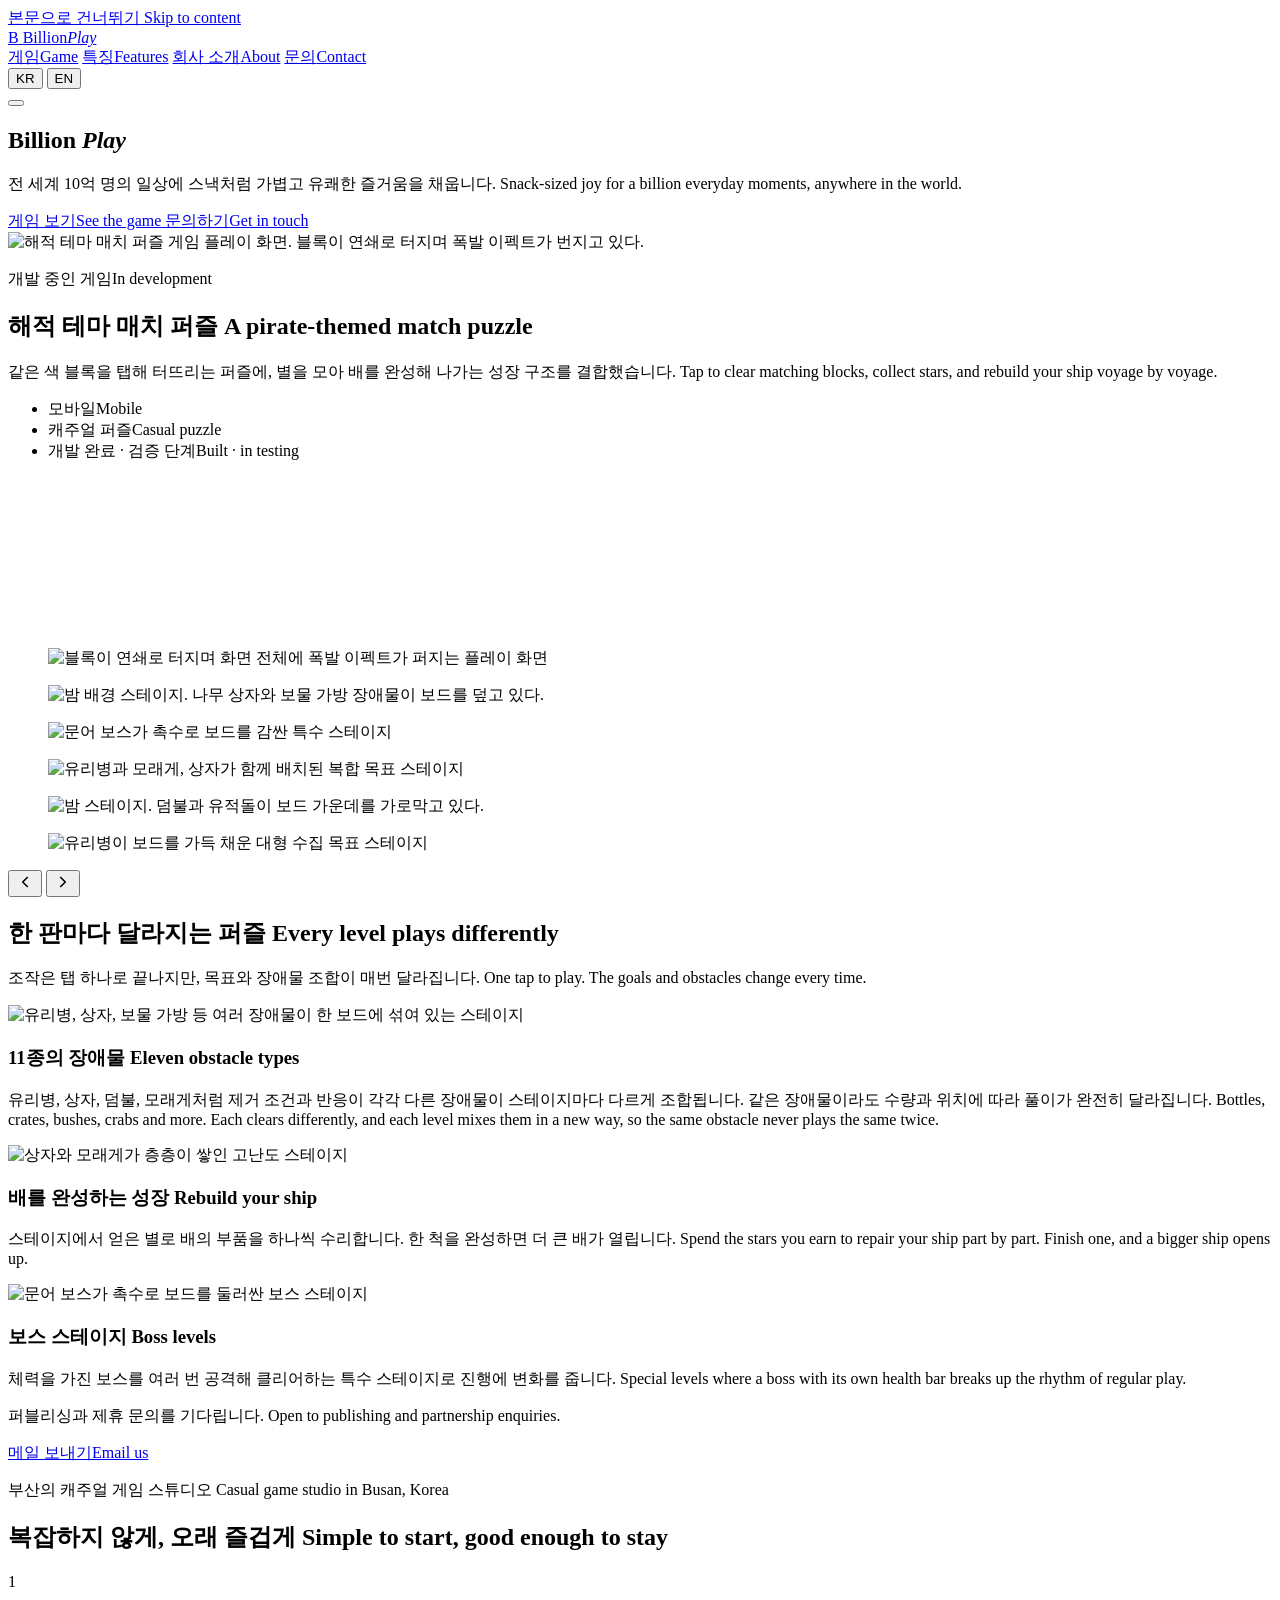
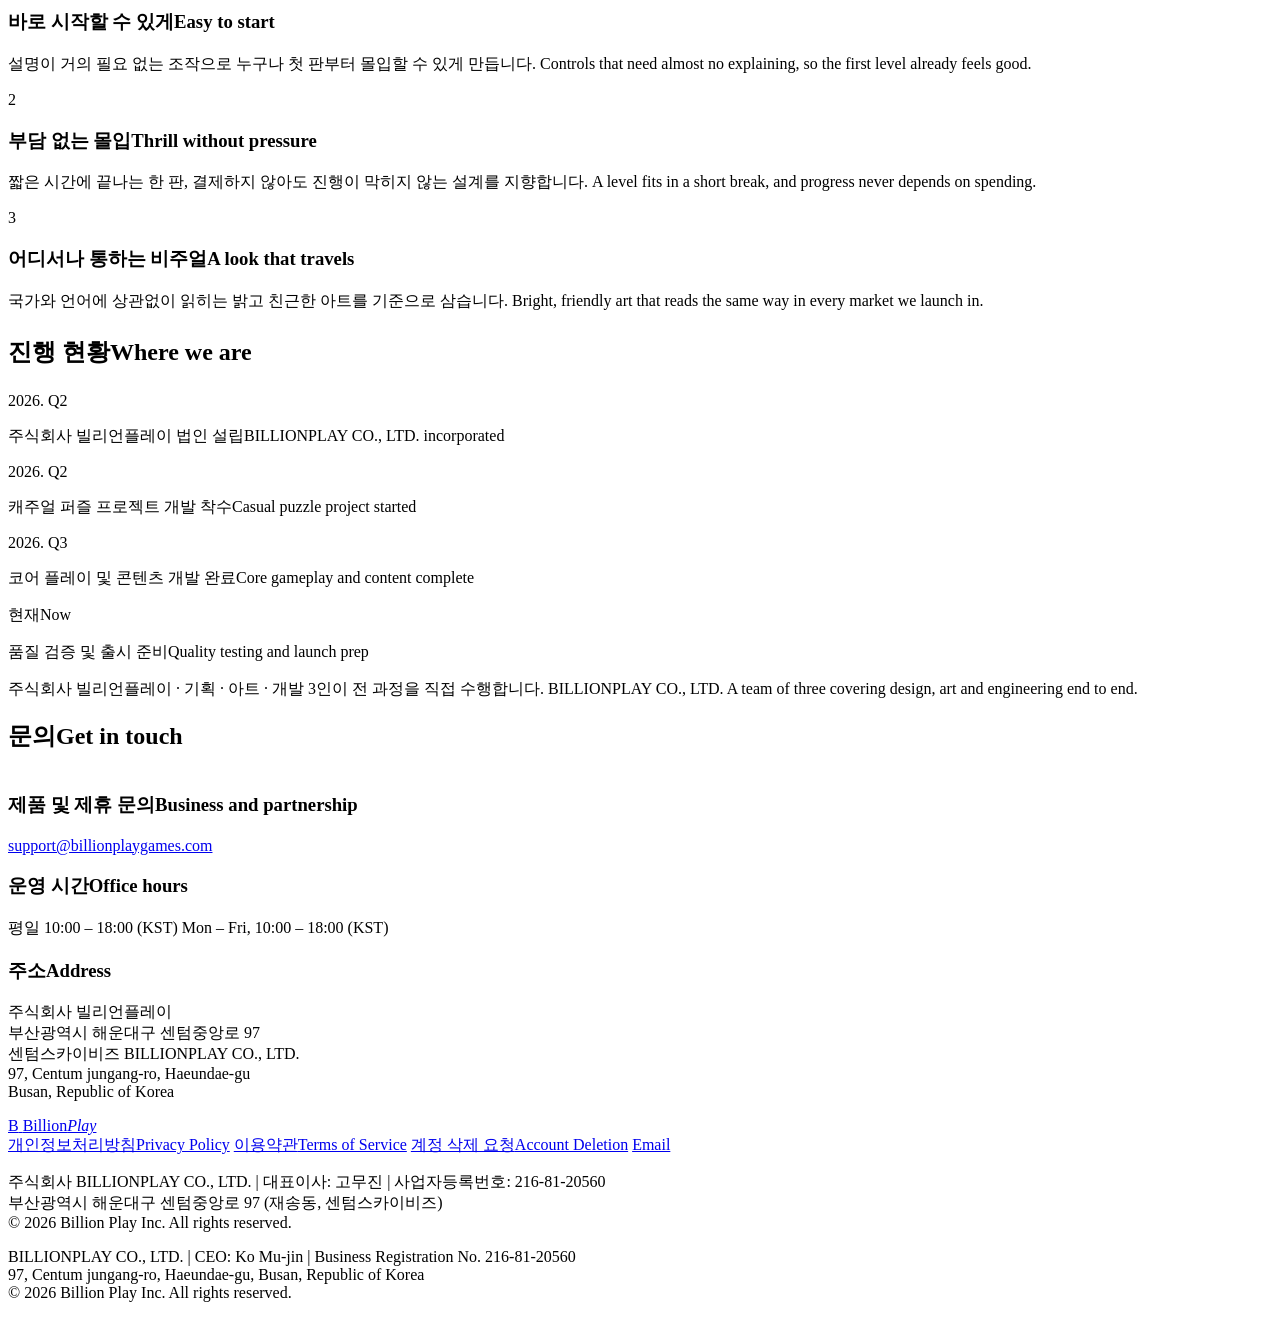
==== index.html @ b8395845 "design upgrade" ====
<!DOCTYPE html>
<html lang="ko" data-lang="ko">
<head>
  <meta charset="UTF-8" />
  <meta name="viewport" content="width=device-width, initial-scale=1.0" />
  <title>Billion Play — Casual Mobile Game Studio</title>
  <meta name="description" content="빌리언플레이는 부산의 캐주얼 모바일 게임 스튜디오입니다. 스낵처럼 가볍고 유쾌한 퍼즐 게임을 만듭니다." />
  <meta name="robots" content="noindex, nofollow" />

  <meta property="og:type" content="website" />
  <meta property="og:title" content="Billion Play — Casual Mobile Game Studio" />
  <meta property="og:description" content="스낵처럼 가볍고 유쾌한 캐주얼 퍼즐 게임을 만듭니다." />
  <meta property="og:image" content="./assets/img/hero-game.jpg" />

  <link rel="icon" type="image/png" href="./favicon.png" />
  <link rel="preconnect" href="https://fonts.googleapis.com" />
  <link rel="preconnect" href="https://fonts.gstatic.com" crossorigin />
  <link href="https://fonts.googleapis.com/css2?family=Outfit:wght@500;600;700&display=swap" rel="stylesheet" />
  <link rel="stylesheet" href="./assets/css/main.css" />
  <script>
    if (!window.matchMedia("(prefers-reduced-motion: reduce)").matches) {
      document.documentElement.classList.add("js");
    }
  </script>
</head>
<body>

<a class="skip-link" href="#main">
  <span lang="ko">본문으로 건너뛰기</span>
  <span lang="en">Skip to content</span>
</a>

<!-- ══════════════════════════════════════════════ HEADER ══ -->
<header class="header">
  <div class="shell header__inner">
    <a class="brand" href="#top" aria-label="Billion Play">
      <span class="brand__mark" aria-hidden="true">B</span>
      <span>Billion<em>Play</em></span>
    </a>

    <nav class="nav" id="primary-nav" aria-label="Main">
      <a href="#projects"><span lang="ko">게임</span><span lang="en">Game</span></a>
      <a href="#features"><span lang="ko">특징</span><span lang="en">Features</span></a>
      <a href="#vision"><span lang="ko">회사 소개</span><span lang="en">About</span></a>
      <a href="#contact"><span lang="ko">문의</span><span lang="en">Contact</span></a>
    </nav>

    <div class="header__actions">
      <div class="lang-switch" role="group" aria-label="Language">
        <button type="button" class="lang-btn" data-set-lang="ko" aria-pressed="true">KR</button>
        <button type="button" class="lang-btn" data-set-lang="en" aria-pressed="false">EN</button>
      </div>
      <button type="button" class="nav-toggle" aria-expanded="false" aria-controls="primary-nav" aria-label="Menu">
        <span aria-hidden="true"></span>
      </button>
    </div>
  </div>
</header>

<main id="main">

  <!-- ════════════════════════════════════════════════ HERO ══ -->
  <section class="hero" id="top">
    <div class="shell hero__inner">
      <div class="reveal">
        <h1 class="hero__title">Billion <em>Play</em></h1>
        <p class="hero__tagline">
          <span lang="ko">전 세계 10억 명의 일상에 스낵처럼 가볍고 유쾌한 즐거움을 채웁니다.</span>
          <span lang="en">Snack-sized joy for a billion everyday moments, anywhere in the world.</span>
        </p>
        <div class="hero__cta">
          <a class="btn btn--primary" href="#projects">
            <span lang="ko">게임 보기</span><span lang="en">See the game</span>
          </a>
          <a class="btn btn--ghost" href="#contact">
            <span lang="ko">문의하기</span><span lang="en">Get in touch</span>
          </a>
        </div>
      </div>

      <div class="hero__visual reveal">
        <span class="hero__blob" aria-hidden="true"></span>
        <img src="./assets/img/hero-game.jpg" width="900" height="1250" fetchpriority="high"
             alt="해적 테마 매치 퍼즐 게임 플레이 화면. 블록이 연쇄로 터지며 폭발 이펙트가 번지고 있다." />
      </div>
    </div>
  </section>

  <!-- ════════════════════════════════════ FEATURED GAME ══ -->
  <section class="section" id="projects" aria-labelledby="game-title">
    <div class="shell">
      <div class="game__head reveal">
        <div>
          <p class="eyebrow">
            <span lang="ko">개발 중인 게임</span><span lang="en">In development</span>
          </p>
          <h2 class="section-title" id="game-title">
            <span lang="ko">해적 테마 매치 퍼즐</span>
            <span lang="en">A pirate-themed match puzzle</span>
          </h2>
          <p class="section-lead">
            <span lang="ko">같은 색 블록을 탭해 터뜨리는 퍼즐에, 별을 모아 배를 완성해 나가는 성장 구조를 결합했습니다.</span>
            <span lang="en">Tap to clear matching blocks, collect stars, and rebuild your ship voyage by voyage.</span>
          </p>
        </div>
        <ul class="chips" aria-label="Game info">
          <li class="chip"><span lang="ko">모바일</span><span lang="en">Mobile</span></li>
          <li class="chip"><span lang="ko">캐주얼 퍼즐</span><span lang="en">Casual puzzle</span></li>
          <li class="chip"><span lang="ko">개발 완료 · 검증 단계</span><span lang="en">Built · in testing</span></li>
        </ul>
      </div>

      <div class="game__body">
        <video class="game__video reveal" data-ua-video
               src="./assets/video/billionplay-ua.mp4"
               poster="./assets/video/billionplay-ua-poster.jpg"
               autoplay muted loop playsinline preload="metadata"
               aria-label="게임 플레이 영상"></video>

        <div class="gallery reveal" data-gallery role="group" aria-label="인게임 스크린샷">
          <div class="gallery__grid" tabindex="0">
            <figure class="gallery__item">
              <img src="./assets/img/shot-01.jpg" width="720" height="1560" loading="lazy" decoding="async"
                   alt="블록이 연쇄로 터지며 화면 전체에 폭발 이펙트가 퍼지는 플레이 화면" />
            </figure>
            <figure class="gallery__item">
              <img src="./assets/img/shot-02.jpg" width="720" height="1560" loading="lazy" decoding="async"
                   alt="밤 배경 스테이지. 나무 상자와 보물 가방 장애물이 보드를 덮고 있다." />
            </figure>
            <figure class="gallery__item">
              <img src="./assets/img/shot-03.jpg" width="720" height="1560" loading="lazy" decoding="async"
                   alt="문어 보스가 촉수로 보드를 감싼 특수 스테이지" />
            </figure>
            <figure class="gallery__item">
              <img src="./assets/img/shot-04.jpg" width="720" height="1560" loading="lazy" decoding="async"
                   alt="유리병과 모래게, 상자가 함께 배치된 복합 목표 스테이지" />
            </figure>
            <figure class="gallery__item">
              <img src="./assets/img/shot-05.jpg" width="720" height="1560" loading="lazy" decoding="async"
                   alt="밤 스테이지. 덤불과 유적돌이 보드 가운데를 가로막고 있다." />
            </figure>
            <figure class="gallery__item">
              <img src="./assets/img/shot-06.jpg" width="720" height="1560" loading="lazy" decoding="async"
                   alt="유리병이 보드를 가득 채운 대형 수집 목표 스테이지" />
            </figure>
          </div>

          <div class="gallery__nav">
            <div class="gallery__dots" role="group" aria-label="Pages"></div>
            <button type="button" class="gallery__btn" data-gallery-prev aria-label="이전 스크린샷">
              <svg width="18" height="18" viewBox="0 0 24 24" fill="none" stroke="currentColor"
                   stroke-width="2.2" stroke-linecap="round" stroke-linejoin="round" aria-hidden="true">
                <path d="M15 18 9 12l6-6" />
              </svg>
            </button>
            <button type="button" class="gallery__btn" data-gallery-next aria-label="다음 스크린샷">
              <svg width="18" height="18" viewBox="0 0 24 24" fill="none" stroke="currentColor"
                   stroke-width="2.2" stroke-linecap="round" stroke-linejoin="round" aria-hidden="true">
                <path d="m9 18 6-6-6-6" />
              </svg>
            </button>
          </div>
          <p class="gallery__status" role="status" aria-live="polite"></p>
        </div>
      </div>
    </div>
  </section>

  <!-- ══════════════════════════════════════ GAME FEATURES ══ -->
  <section class="section section--soft" id="features" aria-labelledby="features-title">
    <div class="shell">
      <div class="reveal">
        <h2 class="section-title" id="features-title">
          <span lang="ko">한 판마다 달라지는 퍼즐</span>
          <span lang="en">Every level plays differently</span>
        </h2>
        <p class="section-lead">
          <span lang="ko">조작은 탭 하나로 끝나지만, 목표와 장애물 조합이 매번 달라집니다.</span>
          <span lang="en">One tap to play. The goals and obstacles change every time.</span>
        </p>
      </div>

      <div class="features">
        <article class="feature feature--lead reveal">
          <img src="./assets/img/feature-gimmick.jpg" width="760" height="1056" loading="lazy" decoding="async"
               alt="유리병, 상자, 보물 가방 등 여러 장애물이 한 보드에 섞여 있는 스테이지" />
          <div>
            <h3 class="feature__title">
              <span lang="ko">11종의 장애물</span>
              <span lang="en">Eleven obstacle types</span>
            </h3>
            <p class="feature__text">
              <span lang="ko">유리병, 상자, 덤불, 모래게처럼 제거 조건과 반응이 각각 다른 장애물이 스테이지마다 다르게 조합됩니다. 같은 장애물이라도 수량과 위치에 따라 풀이가 완전히 달라집니다.</span>
              <span lang="en">Bottles, crates, bushes, crabs and more. Each clears differently, and each level mixes them in a new way, so the same obstacle never plays the same twice.</span>
            </p>
          </div>
        </article>

        <div class="features__pair">
          <article class="feature reveal">
            <img src="./assets/img/feature-stage.jpg" width="760" height="1056" loading="lazy" decoding="async"
                 alt="상자와 모래게가 층층이 쌓인 고난도 스테이지" />
            <div>
              <h3 class="feature__title">
                <span lang="ko">배를 완성하는 성장</span>
                <span lang="en">Rebuild your ship</span>
              </h3>
              <p class="feature__text">
                <span lang="ko">스테이지에서 얻은 별로 배의 부품을 하나씩 수리합니다. 한 척을 완성하면 더 큰 배가 열립니다.</span>
                <span lang="en">Spend the stars you earn to repair your ship part by part. Finish one, and a bigger ship opens up.</span>
              </p>
            </div>
          </article>

          <article class="feature reveal">
            <img src="./assets/img/feature-boss.jpg" width="760" height="1056" loading="lazy" decoding="async"
                 alt="문어 보스가 촉수로 보드를 둘러싼 보스 스테이지" />
            <div>
              <h3 class="feature__title">
                <span lang="ko">보스 스테이지</span>
                <span lang="en">Boss levels</span>
              </h3>
              <p class="feature__text">
                <span lang="ko">체력을 가진 보스를 여러 번 공격해 클리어하는 특수 스테이지로 진행에 변화를 줍니다.</span>
                <span lang="en">Special levels where a boss with its own health bar breaks up the rhythm of regular play.</span>
              </p>
            </div>
          </article>
        </div>
      </div>
    </div>
  </section>

  <!-- ═══════════════════════════════════════════ CTA BAND ══ -->
  <section class="band" aria-labelledby="band-title">
    <div class="shell band__inner">
      <p class="band__text" id="band-title">
        <span lang="ko">퍼블리싱과 제휴 문의를 기다립니다.</span>
        <span lang="en">Open to publishing and partnership enquiries.</span>
      </p>
      <a class="btn btn--ghost" href="mailto:support@billionplaygames.com">
        <span lang="ko">메일 보내기</span><span lang="en">Email us</span>
      </a>
    </div>
  </section>

  <!-- ═════════════════════════════════════════════ ABOUT ══ -->
  <section class="section" id="vision" aria-labelledby="about-title">
    <div class="shell about__inner">
      <div class="reveal">
        <p class="eyebrow">
          <span lang="ko">부산의 캐주얼 게임 스튜디오</span>
          <span lang="en">Casual game studio in Busan, Korea</span>
        </p>
        <h2 class="section-title" id="about-title">
          <span lang="ko">복잡하지 않게, 오래 즐겁게</span>
          <span lang="en">Simple to start, good enough to stay</span>
        </h2>

        <div class="principles">
          <div class="principle">
            <span class="principle__dot" aria-hidden="true">1</span>
            <div>
              <h3><span lang="ko">바로 시작할 수 있게</span><span lang="en">Easy to start</span></h3>
              <p>
                <span lang="ko">설명이 거의 필요 없는 조작으로 누구나 첫 판부터 몰입할 수 있게 만듭니다.</span>
                <span lang="en">Controls that need almost no explaining, so the first level already feels good.</span>
              </p>
            </div>
          </div>
          <div class="principle">
            <span class="principle__dot" aria-hidden="true">2</span>
            <div>
              <h3><span lang="ko">부담 없는 몰입</span><span lang="en">Thrill without pressure</span></h3>
              <p>
                <span lang="ko">짧은 시간에 끝나는 한 판, 결제하지 않아도 진행이 막히지 않는 설계를 지향합니다.</span>
                <span lang="en">A level fits in a short break, and progress never depends on spending.</span>
              </p>
            </div>
          </div>
          <div class="principle">
            <span class="principle__dot" aria-hidden="true">3</span>
            <div>
              <h3><span lang="ko">어디서나 통하는 비주얼</span><span lang="en">A look that travels</span></h3>
              <p>
                <span lang="ko">국가와 언어에 상관없이 읽히는 밝고 친근한 아트를 기준으로 삼습니다.</span>
                <span lang="en">Bright, friendly art that reads the same way in every market we launch in.</span>
              </p>
            </div>
          </div>
        </div>
      </div>

      <div class="reveal" id="roadmap">
        <h3 class="section-title" style="font-size:24px">
          <span lang="ko">진행 현황</span><span lang="en">Where we are</span>
        </h3>

        <div class="timeline">
          <div class="timeline__item">
            <div class="timeline__date">2026. Q2</div>
            <div class="timeline__body">
              <p><span lang="ko">주식회사 빌리언플레이 법인 설립</span><span lang="en">BILLIONPLAY CO., LTD. incorporated</span></p>
            </div>
          </div>
          <div class="timeline__item">
            <div class="timeline__date">2026. Q2</div>
            <div class="timeline__body">
              <p><span lang="ko">캐주얼 퍼즐 프로젝트 개발 착수</span><span lang="en">Casual puzzle project started</span></p>
            </div>
          </div>
          <div class="timeline__item">
            <div class="timeline__date">2026. Q3</div>
            <div class="timeline__body">
              <p><span lang="ko">코어 플레이 및 콘텐츠 개발 완료</span><span lang="en">Core gameplay and content complete</span></p>
            </div>
          </div>
          <div class="timeline__item timeline__item--now">
            <div class="timeline__date"><span lang="ko">현재</span><span lang="en">Now</span></div>
            <div class="timeline__body">
              <p><span lang="ko">품질 검증 및 출시 준비</span><span lang="en">Quality testing and launch prep</span></p>
            </div>
          </div>
        </div>

        <p class="about__company">
          <span lang="ko">주식회사 빌리언플레이 · 기획 · 아트 · 개발 3인이 전 과정을 직접 수행합니다.</span>
          <span lang="en">BILLIONPLAY CO., LTD. A team of three covering design, art and engineering end to end.</span>
        </p>
      </div>
    </div>
  </section>

  <!-- ═══════════════════════════════════════════ CONTACT ══ -->
  <section class="section section--soft" id="contact" aria-labelledby="contact-title">
    <div class="shell">
      <div class="reveal" style="margin-bottom:40px">
        <h2 class="section-title" id="contact-title">
          <span lang="ko">문의</span><span lang="en">Get in touch</span>
        </h2>
      </div>

      <div class="contact__inner reveal">
        <div>
          <div class="contact__block">
            <h3><span lang="ko">제품 및 제휴 문의</span><span lang="en">Business and partnership</span></h3>
            <p><a href="mailto:support@billionplaygames.com">support@billionplaygames.com</a></p>
          </div>
          <div class="contact__block">
            <h3><span lang="ko">운영 시간</span><span lang="en">Office hours</span></h3>
            <p>
              <span lang="ko">평일 10:00 – 18:00 (KST)</span>
              <span lang="en">Mon – Fri, 10:00 – 18:00 (KST)</span>
            </p>
          </div>
        </div>

        <div>
          <div class="contact__block">
            <h3><span lang="ko">주소</span><span lang="en">Address</span></h3>
            <p>
              <span lang="ko">주식회사 빌리언플레이<br />부산광역시 해운대구 센텀중앙로 97<br />센텀스카이비즈</span>
              <span lang="en">BILLIONPLAY CO., LTD.<br />97, Centum jungang-ro, Haeundae-gu<br />Busan, Republic of Korea</span>
            </p>
          </div>
        </div>
      </div>
    </div>
  </section>
</main>

<!-- ══════════════════════════════════════════════ FOOTER ══ -->
<footer class="footer">
  <div class="shell">
    <div class="footer__inner">
      <a class="brand" href="#top" aria-label="Billion Play">
        <span class="brand__mark" aria-hidden="true">B</span>
        <span>Billion<em>Play</em></span>
      </a>
      <nav class="footer__links" aria-label="Footer">
        <a href="./privacy.html"><span lang="ko">개인정보처리방침</span><span lang="en">Privacy Policy</span></a>
        <a href="./terms.html"><span lang="ko">이용약관</span><span lang="en">Terms of Service</span></a>
        <a href="./account-deletion.html"><span lang="ko">계정 삭제 요청</span><span lang="en">Account Deletion</span></a>
        <a href="mailto:support@billionplaygames.com">Email</a>
      </nav>
    </div>

    <div class="footer-legal">
      <p lang="ko">
        주식회사 BILLIONPLAY CO., LTD. | 대표이사: 고무진 | 사업자등록번호: 216-81-20560<br />
        부산광역시 해운대구 센텀중앙로 97 (재송동, 센텀스카이비즈)<br />
        © <span data-year>2026</span> Billion Play Inc. All rights reserved.
      </p>
      <p lang="en">
        BILLIONPLAY CO., LTD. | CEO: Ko Mu-jin | Business Registration No. 216-81-20560<br />
        97, Centum jungang-ro, Haeundae-gu, Busan, Republic of Korea<br />
        © <span data-year>2026</span> Billion Play Inc. All rights reserved.
      </p>
    </div>
  </div>
</footer>

<script src="./assets/js/main.js" defer></script>
</body>
</html>
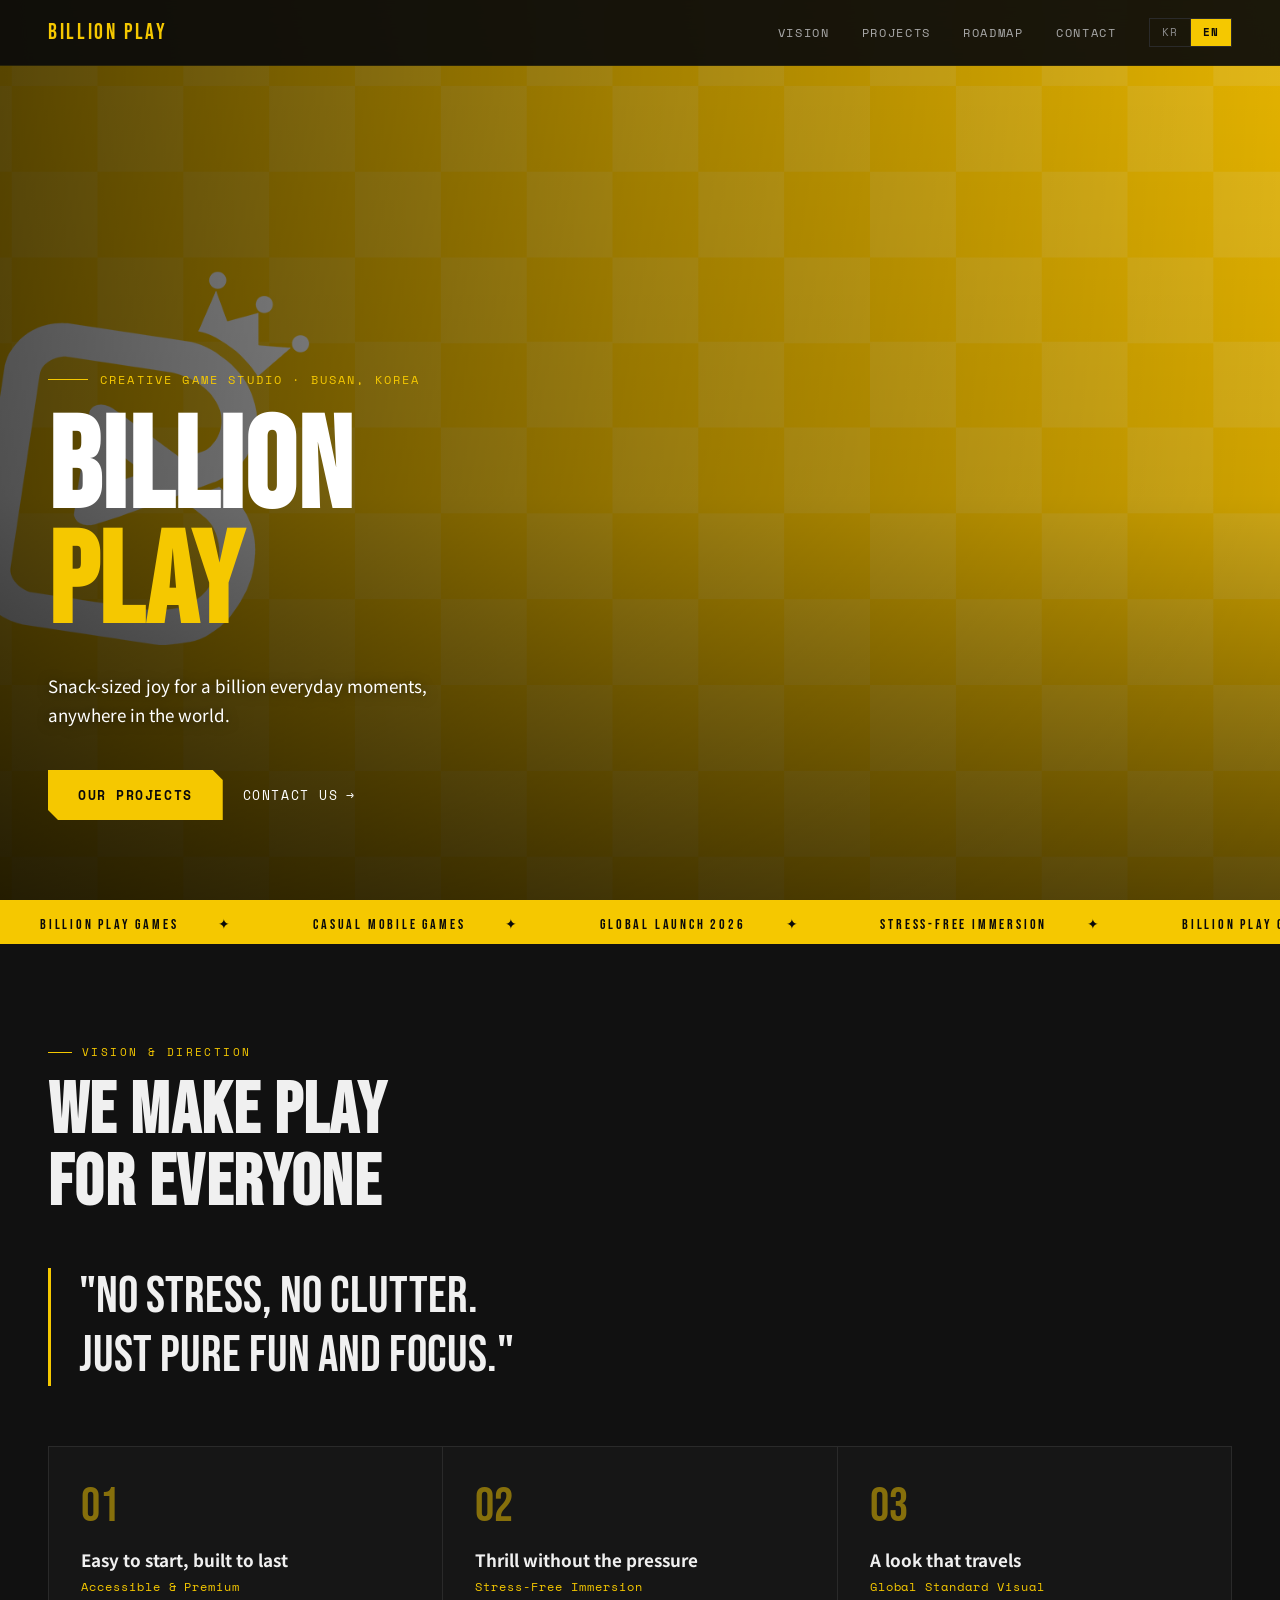
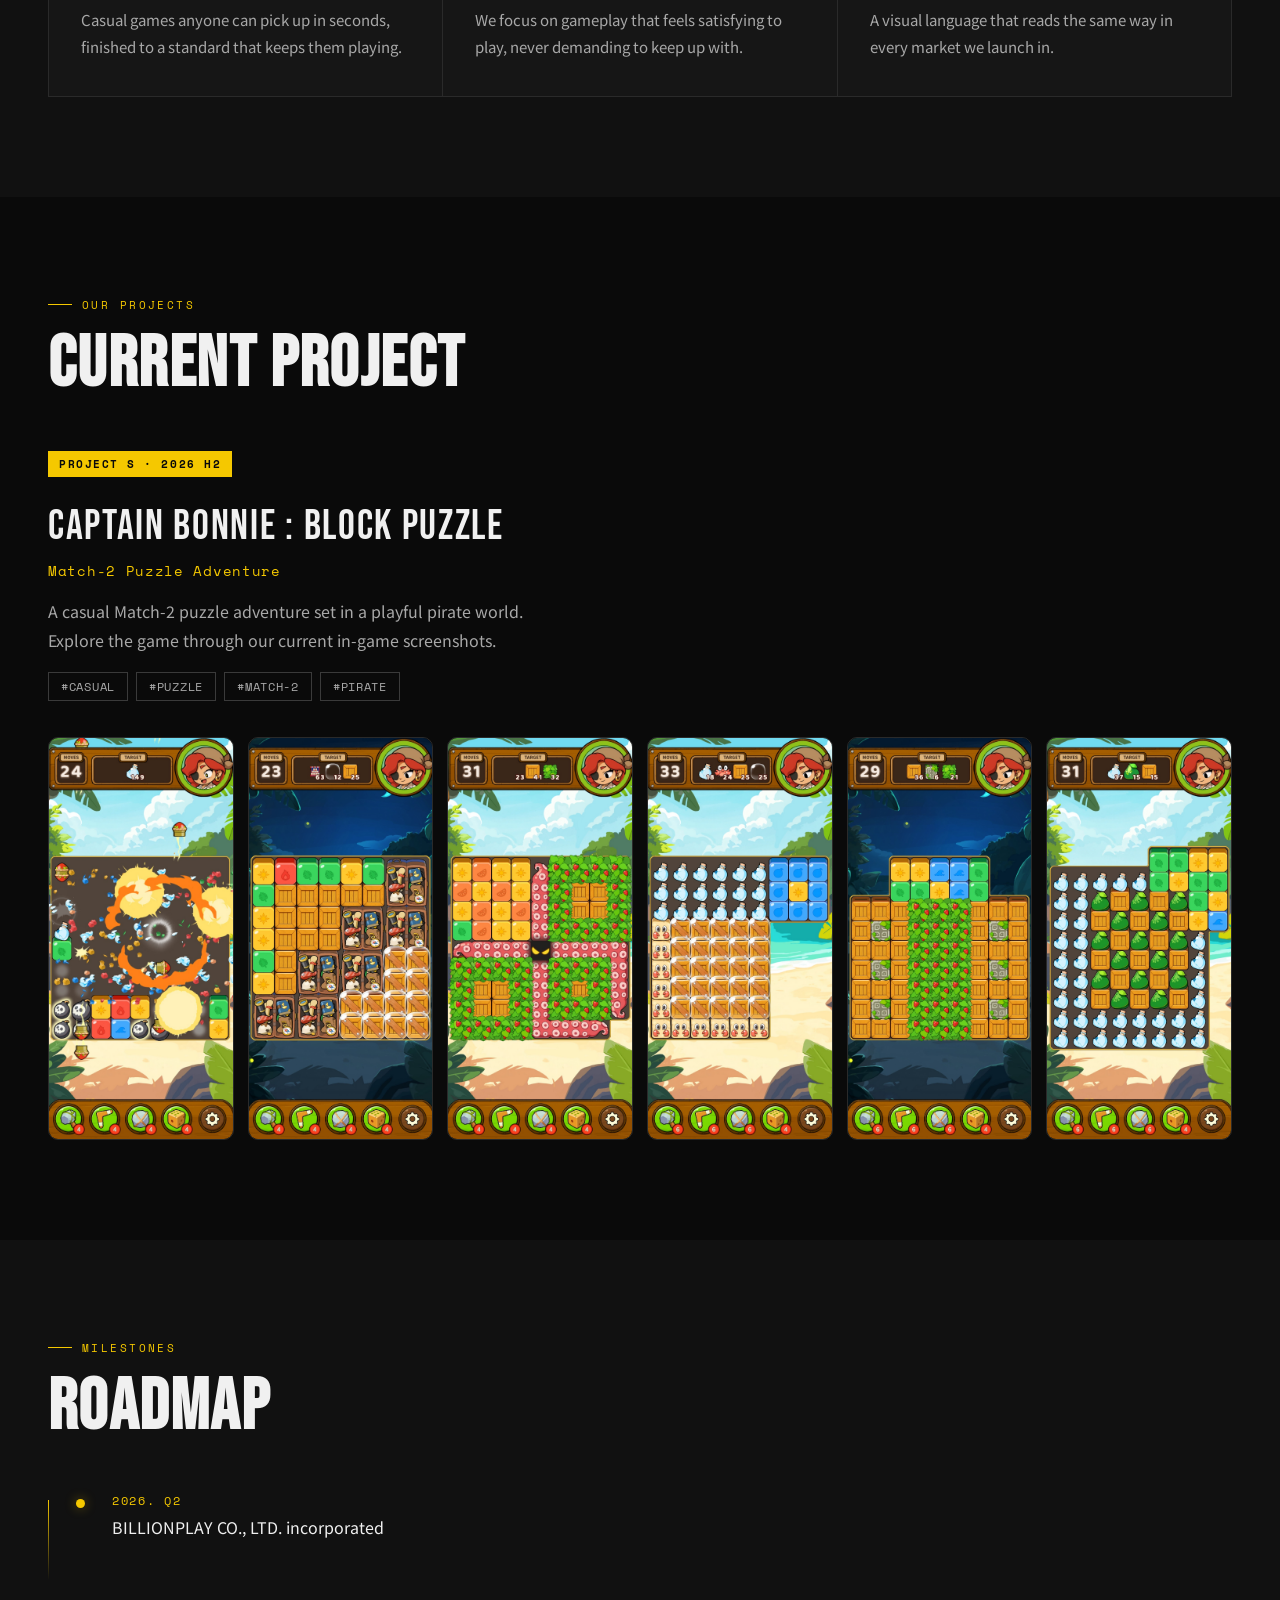
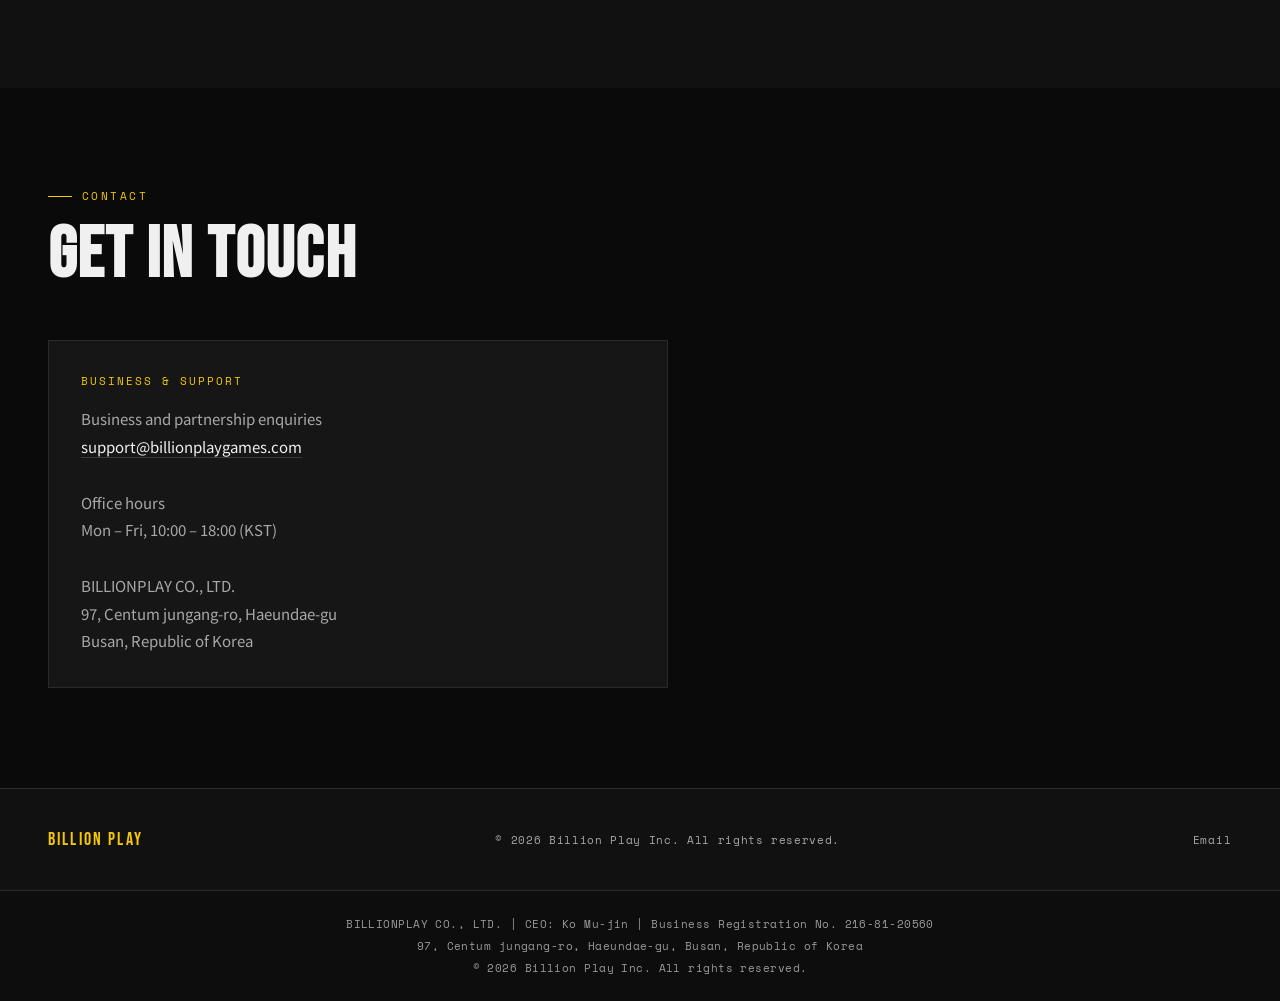
==== commit 08d9cb01: "fix" ====
--- a/index.html
+++ b/index.html
@@ -3,403 +3,867 @@
 <head>
   <meta charset="UTF-8" />
   <meta name="viewport" content="width=device-width, initial-scale=1.0" />
-  <title>Billion Play — Casual Mobile Game Studio</title>
-  <meta name="description" content="빌리언플레이는 부산의 캐주얼 모바일 게임 스튜디오입니다. 스낵처럼 가볍고 유쾌한 퍼즐 게임을 만듭니다." />
-  <meta name="robots" content="noindex, nofollow" />
-
-  <meta property="og:type" content="website" />
-  <meta property="og:title" content="Billion Play — Casual Mobile Game Studio" />
-  <meta property="og:description" content="스낵처럼 가볍고 유쾌한 캐주얼 퍼즐 게임을 만듭니다." />
-  <meta property="og:image" content="./assets/img/hero-game.jpg" />
-
+  <title>Billion Play — Creative Game Studio</title>
   <link rel="icon" type="image/png" href="./favicon.png" />
   <link rel="preconnect" href="https://fonts.googleapis.com" />
   <link rel="preconnect" href="https://fonts.gstatic.com" crossorigin />
-  <link href="https://fonts.googleapis.com/css2?family=Outfit:wght@500;600;700&display=swap" rel="stylesheet" />
-  <link rel="stylesheet" href="./assets/css/main.css" />
-  <script>
-    if (!window.matchMedia("(prefers-reduced-motion: reduce)").matches) {
-      document.documentElement.classList.add("js");
-    }
-  </script>
+  <link href="https://fonts.googleapis.com/css2?family=Bebas+Neue&family=Noto+Sans+KR:wght@300;400;500;700&family=Space+Mono:wght@400;700&display=swap" rel="stylesheet" />
+  <style>
+    :root {
+      --yellow: #F5C800;
+      --yellow-dim: #c9a200;
+      --black: #0a0a0a;
+      --dark: #111111;
+      --card: #161616;
+      --border: #2a2a2a;
+      --text: #f0f0f0;
+      --muted: #a8a8a8;
+      --faint: #8a8a8a;
+    }
+
+    *, *::before, *::after { box-sizing: border-box; margin: 0; padding: 0; }
+
+    html { scroll-behavior: smooth; }
+
+    body {
+      background: var(--black);
+      color: var(--text);
+      font-family: 'Noto Sans KR', sans-serif;
+      font-weight: 400;
+      overflow-x: hidden;
+      -webkit-font-smoothing: antialiased;
+    }
+
+    /* ─── LANGUAGE SWITCH ─── */
+    html[data-lang="ko"] [lang="en"] { display: none !important; }
+    html[data-lang="en"] [lang="ko"] { display: none !important; }
+
+    .lang-switch {
+      display: flex;
+      align-items: stretch;
+      border: 1px solid var(--border);
+    }
+    .lang-btn {
+      font-family: 'Space Mono', monospace;
+      font-size: 11px;
+      letter-spacing: 0.1em;
+      padding: 6px 12px;
+      background: transparent;
+      color: var(--faint);
+      border: none;
+      cursor: pointer;
+      transition: background 0.2s, color 0.2s;
+      line-height: 1.4;
+    }
+    .lang-btn + .lang-btn { border-left: 1px solid var(--border); }
+    .lang-btn:hover { color: var(--text); }
+    .lang-btn[aria-pressed="true"] {
+      background: var(--yellow);
+      color: var(--black);
+      font-weight: 700;
+    }
+
+    /* ─── FOCUS ─── */
+    a:focus-visible, button:focus-visible {
+      outline: 2px solid var(--yellow);
+      outline-offset: 3px;
+    }
+
+    /* ─── NAV ─── */
+    nav {
+      position: fixed; top: 0; left: 0; right: 0; z-index: 100;
+      display: flex; justify-content: space-between; align-items: center;
+      gap: 20px;
+      padding: 18px 48px;
+      background: rgba(10,10,10,0.92);
+      backdrop-filter: blur(12px);
+      border-bottom: 1px solid rgba(245,200,0,0.10);
+    }
+    .nav-logo {
+      font-family: 'Bebas Neue', sans-serif;
+      font-size: 22px;
+      letter-spacing: 0.12em;
+      color: var(--yellow);
+    }
+    .nav-right { display: flex; align-items: center; gap: 32px; }
+    .nav-links { display: flex; gap: 32px; }
+    .nav-links a {
+      font-family: 'Space Mono', monospace;
+      font-size: 12px;
+      letter-spacing: 0.14em;
+      text-transform: uppercase;
+      color: var(--muted);
+      text-decoration: none;
+      transition: color 0.2s;
+    }
+    .nav-links a:hover { color: var(--yellow); }
+
+    /* ─── HERO ─── */
+    #hero {
+      min-height: 100vh;
+      display: flex; flex-direction: column; justify-content: flex-end;
+      padding: 0 48px 80px;
+      position: relative;
+      overflow: hidden;
+    }
+
+    .hero-cover {
+      position: absolute; inset: 0;
+      background: url('./cover.png') center center / cover no-repeat;
+    }
+
+    .hero-overlay {
+      position: absolute; inset: 0;
+      background:
+        linear-gradient(to right, rgba(0,0,0,0.65) 0%, rgba(0,0,0,0.35) 50%, rgba(0,0,0,0.10) 100%),
+        linear-gradient(to top, rgba(0,0,0,0.60) 0%, rgba(0,0,0,0.10) 45%, transparent 100%);
+    }
+
+    .hero-tag {
+      font-family: 'Space Mono', monospace;
+      font-size: 12px;
+      letter-spacing: 0.18em;
+      color: var(--yellow);
+      text-transform: uppercase;
+      margin-bottom: 24px;
+      display: flex; align-items: center; gap: 12px;
+      position: relative; z-index: 1;
+    }
+    .hero-tag::before {
+      content: '';
+      width: 40px; height: 1px;
+      background: var(--yellow);
+    }
+
+    .hero-title {
+      font-family: 'Bebas Neue', sans-serif;
+      font-size: clamp(56px, 10vw, 130px);
+      line-height: 0.9;
+      letter-spacing: 0.01em;
+      color: #ffffff;
+      position: relative; z-index: 1;
+      animation: fadeUp 0.8s ease both;
+    }
+    .hero-title em {
+      color: var(--yellow);
+      font-style: normal;
+    }
+
+    .hero-sub {
+      margin-top: 28px;
+      font-size: 17px;
+      line-height: 1.75;
+      color: #ffffff;
+      max-width: 520px;
+      position: relative; z-index: 1;
+      animation: fadeUp 0.8s 0.15s ease both;
+      text-shadow: 0 1px 12px rgba(0,0,0,0.6);
+    }
+
+    .hero-cta {
+      margin-top: 40px;
+      display: flex; gap: 20px; align-items: center; flex-wrap: wrap;
+      position: relative; z-index: 1;
+      animation: fadeUp 0.8s 0.25s ease both;
+    }
+    .btn-primary {
+      background: var(--yellow);
+      color: var(--black);
+      font-family: 'Space Mono', monospace;
+      font-size: 13px;
+      font-weight: 700;
+      letter-spacing: 0.12em;
+      text-transform: uppercase;
+      padding: 15px 30px;
+      border: none; cursor: pointer;
+      text-decoration: none;
+      transition: background 0.2s, transform 0.15s;
+      clip-path: polygon(0 0, calc(100% - 10px) 0, 100% 10px, 100% 100%, 10px 100%, 0 calc(100% - 10px));
+    }
+    .btn-primary:hover { background: #ffe033; transform: translateY(-2px); }
+
+    .btn-ghost {
+      font-family: 'Space Mono', monospace;
+      font-size: 13px;
+      letter-spacing: 0.12em;
+      text-transform: uppercase;
+      color: #ffffff;
+      text-decoration: none;
+      display: flex; align-items: center; gap: 8px;
+      transition: color 0.2s;
+    }
+    .btn-ghost:hover { color: var(--yellow); }
+    .btn-ghost::after { content: '→'; }
+
+    @keyframes fadeUp {
+      from { opacity: 0; transform: translateY(24px); }
+      to   { opacity: 1; transform: translateY(0); }
+    }
+
+    /* ─── SECTION BASE ─── */
+    section { padding: 100px 48px; }
+    .section-label {
+      font-family: 'Space Mono', monospace;
+      font-size: 11px;
+      letter-spacing: 0.22em;
+      text-transform: uppercase;
+      color: var(--yellow);
+      margin-bottom: 16px;
+      display: flex; align-items: center; gap: 10px;
+    }
+    .section-label::before {
+      content: '';
+      width: 24px; height: 1px;
+      background: var(--yellow);
+    }
+    .section-title {
+      font-family: 'Bebas Neue', sans-serif;
+      font-size: clamp(40px, 6vw, 72px);
+      letter-spacing: 0.02em;
+      line-height: 1;
+      color: var(--text);
+      margin-bottom: 48px;
+    }
+
+    /* ─── VISION ─── */
+    #vision { background: var(--dark); }
+
+    .vision-quote {
+      font-family: 'Bebas Neue', sans-serif;
+      font-size: clamp(28px, 4vw, 52px);
+      line-height: 1.15;
+      color: var(--text);
+      border-left: 3px solid var(--yellow);
+      padding-left: 28px;
+      margin-bottom: 60px;
+      max-width: 700px;
+    }
+
+    .pillars {
+      display: grid;
+      grid-template-columns: repeat(3, 1fr);
+      gap: 1px;
+      background: var(--border);
+      border: 1px solid var(--border);
+    }
+    .pillar {
+      background: var(--card);
+      padding: 36px 32px;
+      position: relative;
+      overflow: hidden;
+      transition: background 0.2s;
+    }
+    .pillar:hover { background: #1c1c1c; }
+    .pillar::before {
+      content: '';
+      position: absolute; top: 0; left: 0; right: 0;
+      height: 2px;
+      background: var(--yellow);
+      transform: scaleX(0);
+      transform-origin: left;
+      transition: transform 0.3s;
+    }
+    .pillar:hover::before { transform: scaleX(1); }
+    .pillar-num {
+      font-family: 'Bebas Neue', sans-serif;
+      font-size: 48px;
+      color: rgba(245,200,0,0.5);
+      line-height: 1;
+      margin-bottom: 16px;
+      transition: color 0.3s;
+    }
+    .pillar:hover .pillar-num { color: rgba(245,200,0,0.95); }
+    .pillar-title {
+      font-size: 17px;
+      font-weight: 700;
+      color: var(--text);
+      margin-bottom: 6px;
+      line-height: 1.5;
+    }
+    .pillar-en {
+      font-family: 'Space Mono', monospace;
+      font-size: 12px;
+      color: var(--yellow);
+      letter-spacing: 0.08em;
+      margin-bottom: 12px;
+    }
+    .pillar-desc {
+      font-size: 15px;
+      color: var(--muted);
+      line-height: 1.75;
+      transition: color 0.2s;
+    }
+    .pillar:hover .pillar-desc { color: var(--text); }
+
+    /* ─── PROJECTS ─── */
+    .projects-grid {
+      display: grid;
+      grid-template-columns: repeat(2, 1fr);
+      gap: 24px;
+    }
+
+    /* Current project media showcase — keeps the existing site visual language */
+    .project-showcase {
+      margin-top: 8px;
+    }
+    .project-showcase-head {
+      display: flex;
+      justify-content: space-between;
+      align-items: flex-end;
+      gap: 32px;
+      margin-bottom: 36px;
+    }
+    .project-showcase-copy {
+      max-width: 680px;
+    }
+    .project-showcase-copy .project-name {
+      margin-bottom: 8px;
+    }
+    .project-showcase-copy .project-desc {
+      margin-bottom: 18px;
+    }
+    .project-media-grid {
+      width: 100%;
+    }
+    .gameplay-gallery {
+      display: grid;
+      grid-template-columns: repeat(6, minmax(0, 1fr));
+      gap: 14px;
+      width: 100%;
+    }
+    .gameplay-thumb {
+      padding: 0;
+      border: 0;
+      background: transparent;
+      border-radius: 10px;
+    }
+    .gameplay-shot {
+      width: 100%;
+      aspect-ratio: 945 / 2048;
+      object-fit: cover;
+      display: block;
+      border-radius: 10px;
+      border: 1px solid var(--border);
+      background: var(--card);
+      transition: transform 0.2s ease, border-color 0.2s ease, box-shadow 0.2s ease;
+    }
+    .gameplay-thumb:hover .gameplay-shot {
+      transform: translateY(-2px);
+      border-color: var(--yellow-dim);
+      box-shadow: 0 10px 22px rgba(0,0,0,0.18);
+    }
+    .project-card {
+      background: var(--card);
+      border: 1px solid var(--border);
+      padding: 40px;
+      position: relative;
+      overflow: hidden;
+      transition: border-color 0.2s, transform 0.2s;
+    }
+    .project-card:hover {
+      border-color: var(--yellow-dim);
+      transform: translateY(-4px);
+    }
+    .project-card::after {
+      content: '';
+      position: absolute;
+      bottom: 0; left: 0; right: 0;
+      height: 1px;
+      background: linear-gradient(90deg, transparent, var(--yellow), transparent);
+      opacity: 0;
+      transition: opacity 0.3s;
+    }
+    .project-card:hover::after { opacity: 1; }
+
+    .project-badge {
+      font-family: 'Space Mono', monospace;
+      font-size: 11px;
+      letter-spacing: 0.14em;
+      color: var(--black);
+      background: var(--yellow);
+      padding: 5px 11px;
+      display: inline-block;
+      margin-bottom: 24px;
+      font-weight: 700;
+    }
+    .project-badge.soon {
+      background: transparent;
+      color: var(--muted);
+      border: 1px solid #3a3a3a;
+    }
+    .project-name {
+      font-family: 'Bebas Neue', sans-serif;
+      font-size: 42px;
+      letter-spacing: 0.04em;
+      color: var(--text);
+      margin-bottom: 8px;
+    }
+    .project-sub {
+      font-size: 14px;
+      color: var(--yellow);
+      font-family: 'Space Mono', monospace;
+      margin-bottom: 16px;
+      letter-spacing: 0.05em;
+    }
+    .project-desc {
+      font-size: 16px;
+      color: var(--muted);
+      line-height: 1.8;
+      margin-bottom: 24px;
+      transition: color 0.2s;
+    }
+    .project-card:hover .project-desc { color: #ffffff; }
+    .project-tags {
+      display: flex; flex-wrap: wrap; gap: 8px;
+    }
+    .tag {
+      font-family: 'Space Mono', monospace;
+      font-size: 12px;
+      color: var(--muted);
+      border: 1px solid #3a3a3a;
+      padding: 5px 12px;
+      letter-spacing: 0.06em;
+      transition: color 0.2s, border-color 0.2s;
+    }
+    .project-card:hover .tag {
+      color: var(--text);
+      border-color: #4d4d4d;
+    }
+    .project-year {
+      position: absolute;
+      top: 40px; right: 40px;
+      font-family: 'Bebas Neue', sans-serif;
+      font-size: 64px;
+      color: rgba(245,200,0,0.10);
+      line-height: 1;
+      pointer-events: none;
+    }
+
+    /* ─── ROADMAP ─── */
+    #roadmap { background: var(--dark); }
+
+    .timeline {
+      position: relative;
+      padding-left: 32px;
+    }
+    .timeline::before {
+      content: '';
+      position: absolute;
+      left: 0; top: 8px; bottom: 8px;
+      width: 1px;
+      background: linear-gradient(to bottom, var(--yellow), transparent);
+    }
+    .milestone {
+      position: relative;
+      padding: 0 0 48px 32px;
+    }
+    .milestone::before {
+      content: '';
+      position: absolute;
+      left: -4px; top: 7px;
+      width: 9px; height: 9px;
+      background: var(--yellow);
+      border-radius: 50%;
+      box-shadow: 0 0 12px rgba(245,200,0,0.4);
+    }
+    .milestone-date {
+      font-family: 'Space Mono', monospace;
+      font-size: 12px;
+      color: var(--yellow);
+      letter-spacing: 0.14em;
+      margin-bottom: 6px;
+    }
+    .milestone-text {
+      font-size: 16px;
+      color: var(--text);
+      line-height: 1.6;
+    }
+
+    /* ─── CONTACT ─── */
+    .contact-grid {
+      display: grid;
+      grid-template-columns: 1fr;
+      gap: 24px;
+      max-width: 620px;
+    }
+    .contact-block {
+      background: var(--card);
+      border: 1px solid var(--border);
+      padding: 32px;
+    }
+    .contact-block-title {
+      font-family: 'Space Mono', monospace;
+      font-size: 11px;
+      letter-spacing: 0.18em;
+      text-transform: uppercase;
+      color: var(--yellow);
+      margin-bottom: 16px;
+    }
+    .contact-block p {
+      font-size: 15px;
+      color: var(--muted);
+      line-height: 1.85;
+    }
+    .contact-block a {
+      color: var(--text);
+      text-decoration: none;
+      border-bottom: 1px solid #3a3a3a;
+      transition: border-color 0.2s, color 0.2s;
+    }
+    .contact-block a:hover {
+      color: var(--yellow);
+      border-color: var(--yellow);
+    }
+
+    /* ─── FOOTER ─── */
+    footer {
+      border-top: 1px solid var(--border);
+      padding: 40px 48px;
+      display: flex;
+      justify-content: space-between;
+      align-items: center;
+      gap: 20px;
+      background: var(--dark);
+    }
+    .footer-logo {
+      font-family: 'Bebas Neue', sans-serif;
+      font-size: 18px;
+      letter-spacing: 0.12em;
+      color: var(--yellow);
+    }
+    .footer-copy {
+      font-family: 'Space Mono', monospace;
+      font-size: 11px;
+      color: var(--muted);
+      letter-spacing: 0.06em;
+    }
+    .footer-links { display: flex; gap: 24px; }
+    .footer-links a {
+      font-family: 'Space Mono', monospace;
+      font-size: 11px;
+      color: var(--muted);
+      text-decoration: none;
+      letter-spacing: 0.08em;
+      transition: color 0.2s;
+    }
+    .footer-links a:hover { color: var(--yellow); }
+
+    .footer-legal {
+      background: #0d0d0d;
+      border-top: 1px solid var(--border);
+      padding: 22px 48px;
+      text-align: center;
+    }
+    .footer-legal p {
+      font-family: 'Space Mono', monospace;
+      font-size: 11px;
+      color: #9a9a9a;
+      letter-spacing: 0.04em;
+      line-height: 2;
+    }
+
+    /* ─── TICKER ─── */
+    .ticker {
+      overflow: hidden;
+      background: var(--yellow);
+      padding: 10px 0;
+      white-space: nowrap;
+    }
+    .ticker-inner {
+      display: inline-flex; gap: 0;
+      animation: ticker 20s linear infinite;
+    }
+    .ticker-item {
+      font-family: 'Bebas Neue', sans-serif;
+      font-size: 14px;
+      letter-spacing: 0.2em;
+      color: var(--black);
+      padding: 0 40px;
+    }
+    .ticker-item::after {
+      content: '✦';
+      margin-left: 40px;
+    }
+    @keyframes ticker {
+      from { transform: translateX(0); }
+      to   { transform: translateX(-50%); }
+    }
+
+    /* ─── REDUCED MOTION ─── */
+    @media (prefers-reduced-motion: reduce) {
+      *, *::before, *::after {
+        animation-duration: 0.01ms !important;
+        animation-iteration-count: 1 !important;
+        transition-duration: 0.01ms !important;
+        scroll-behavior: auto !important;
+      }
+      .ticker-inner { animation: none; }
+    }
+
+    /* ─── RESPONSIVE ─── */
+    @media (max-width: 1100px) {
+    }
+    @media (max-width: 900px) {
+      .pillars { grid-template-columns: 1fr; }
+      .projects-grid { grid-template-columns: 1fr; }
+      .project-showcase-head { align-items: flex-start; flex-direction: column; }
+      .gameplay-gallery { grid-template-columns: repeat(3, minmax(0, 1fr)); }
+    }
+    @media (max-width: 768px) {
+      nav { padding: 14px 20px; }
+      .nav-links { display: none; }
+      .nav-right { gap: 0; }
+      section { padding: 72px 24px; }
+      #hero { padding: 0 24px 64px; }
+      .hero-sub { font-size: 16px; }
+      .gameplay-gallery { grid-template-columns: repeat(2, minmax(0, 1fr)); gap: 10px; }
+      .gameplay-shot { border-radius: 9px; }
+      footer { flex-direction: column; gap: 20px; text-align: center; }
+      .footer-links { flex-wrap: wrap; justify-content: center; }
+      .footer-legal { padding: 20px 24px; }
+      .project-year { display: none; }
+    }
+  </style>
 </head>
 <body>
 
-<a class="skip-link" href="#main">
-  <span lang="ko">본문으로 건너뛰기</span>
-  <span lang="en">Skip to content</span>
-</a>
-
-<!-- ══════════════════════════════════════════════ HEADER ══ -->
-<header class="header">
-  <div class="shell header__inner">
-    <a class="brand" href="#top" aria-label="Billion Play">
-      <span class="brand__mark" aria-hidden="true">B</span>
-      <span>Billion<em>Play</em></span>
-    </a>
-
-    <nav class="nav" id="primary-nav" aria-label="Main">
-      <a href="#projects"><span lang="ko">게임</span><span lang="en">Game</span></a>
-      <a href="#features"><span lang="ko">특징</span><span lang="en">Features</span></a>
-      <a href="#vision"><span lang="ko">회사 소개</span><span lang="en">About</span></a>
-      <a href="#contact"><span lang="ko">문의</span><span lang="en">Contact</span></a>
-    </nav>
-
-    <div class="header__actions">
+  <!-- NAV -->
+  <nav>
+    <div class="nav-logo">Billion Play</div>
+    <div class="nav-right">
+      <div class="nav-links">
+        <a href="#vision">Vision</a>
+        <a href="#projects">Projects</a>
+        <a href="#roadmap">Roadmap</a>
+        <a href="#contact">Contact</a>
+      </div>
       <div class="lang-switch" role="group" aria-label="Language">
         <button type="button" class="lang-btn" data-set-lang="ko" aria-pressed="true">KR</button>
         <button type="button" class="lang-btn" data-set-lang="en" aria-pressed="false">EN</button>
       </div>
-      <button type="button" class="nav-toggle" aria-expanded="false" aria-controls="primary-nav" aria-label="Menu">
-        <span aria-hidden="true"></span>
-      </button>
+    </div>
+  </nav>
+
+  <!-- HERO -->
+  <section id="hero">
+    <div class="hero-cover"></div>
+    <div class="hero-overlay"></div>
+
+    <div class="hero-tag">Creative Game Studio · Busan, Korea</div>
+    <h1 class="hero-title">
+      Billion<br><em>Play</em>
+    </h1>
+    <p class="hero-sub">
+      <span lang="ko">전 세계 10억 명의 일상에<br>스낵처럼 가볍고 유쾌한 즐거움을 채웁니다.</span>
+      <span lang="en">Snack-sized joy for a billion everyday moments,<br>anywhere in the world.</span>
+    </p>
+    <div class="hero-cta">
+      <a href="#projects" class="btn-primary">Our Projects</a>
+      <a href="#contact" class="btn-ghost">Contact Us</a>
+    </div>
+  </section>
+
+  <!-- TICKER -->
+  <div class="ticker" aria-hidden="true">
+    <div class="ticker-inner">
+      <span class="ticker-item">BILLION PLAY GAMES</span>
+      <span class="ticker-item">CASUAL MOBILE GAMES</span>
+      <span class="ticker-item">GLOBAL LAUNCH 2026</span>
+      <span class="ticker-item">STRESS-FREE IMMERSION</span>
+      <span class="ticker-item">BILLION PLAY GAMES</span>
+      <span class="ticker-item">CASUAL MOBILE GAMES</span>
+      <span class="ticker-item">GLOBAL LAUNCH 2026</span>
+      <span class="ticker-item">STRESS-FREE IMMERSION</span>
+      <span class="ticker-item">BILLION PLAY GAMES</span>
+      <span class="ticker-item">CASUAL MOBILE GAMES</span>
+      <span class="ticker-item">GLOBAL LAUNCH 2026</span>
+      <span class="ticker-item">STRESS-FREE IMMERSION</span>
     </div>
   </div>
-</header>
-
-<main id="main">
-
-  <!-- ════════════════════════════════════════════════ HERO ══ -->
-  <section class="hero" id="top">
-    <div class="shell hero__inner">
-      <div class="reveal">
-        <h1 class="hero__title">Billion <em>Play</em></h1>
-        <p class="hero__tagline">
-          <span lang="ko">전 세계 10억 명의 일상에 스낵처럼 가볍고 유쾌한 즐거움을 채웁니다.</span>
-          <span lang="en">Snack-sized joy for a billion everyday moments, anywhere in the world.</span>
-        </p>
-        <div class="hero__cta">
-          <a class="btn btn--primary" href="#projects">
-            <span lang="ko">게임 보기</span><span lang="en">See the game</span>
-          </a>
-          <a class="btn btn--ghost" href="#contact">
-            <span lang="ko">문의하기</span><span lang="en">Get in touch</span>
-          </a>
+
+  <!-- VISION -->
+  <section id="vision">
+    <div class="section-label">Vision &amp; Direction</div>
+    <h2 class="section-title">We Make Play<br>For Everyone</h2>
+
+    <div class="vision-quote">
+      <span lang="ko">"복잡한 스트레스 없이,<br>오직 순수한 재미와 몰입감만."</span>
+      <span lang="en">"No stress, no clutter.<br>Just pure fun and focus."</span>
+    </div>
+
+    <div class="pillars">
+      <div class="pillar">
+        <div class="pillar-num">01</div>
+        <div class="pillar-title">
+          <span lang="ko">누구나 즉시 즐기는 웰메이드 캐주얼</span>
+          <span lang="en">Easy to start, built to last</span>
+        </div>
+        <div class="pillar-en">Accessible &amp; Premium</div>
+        <div class="pillar-desc">
+          <span lang="ko">진입 장벽 없이 누구나 즉시 몰입할 수 있는 완성도 높은 캐주얼 게임을 만듭니다.</span>
+          <span lang="en">Casual games anyone can pick up in seconds, finished to a standard that keeps them playing.</span>
         </div>
       </div>
-
-      <div class="hero__visual reveal">
-        <span class="hero__blob" aria-hidden="true"></span>
-        <img src="./assets/img/hero-game.jpg" width="900" height="1250" fetchpriority="high"
-             alt="해적 테마 매치 퍼즐 게임 플레이 화면. 블록이 연쇄로 터지며 폭발 이펙트가 번지고 있다." />
+      <div class="pillar">
+        <div class="pillar-num">02</div>
+        <div class="pillar-title">
+          <span lang="ko">스트레스 제로의 짜릿한 몰입감</span>
+          <span lang="en">Thrill without the pressure</span>
+        </div>
+        <div class="pillar-en">Stress-Free Immersion</div>
+        <div class="pillar-desc">
+          <span lang="ko">부담 없이 짜릿한 쾌감을 선사하는 게임플레이 경험에 집중합니다.</span>
+          <span lang="en">We focus on gameplay that feels satisfying to play, never demanding to keep up with.</span>
+        </div>
       </div>
-    </div>
-  </section>
-
-  <!-- ════════════════════════════════════ FEATURED GAME ══ -->
-  <section class="section" id="projects" aria-labelledby="game-title">
-    <div class="shell">
-      <div class="game__head reveal">
-        <div>
-          <p class="eyebrow">
-            <span lang="ko">개발 중인 게임</span><span lang="en">In development</span>
-          </p>
-          <h2 class="section-title" id="game-title">
-            <span lang="ko">해적 테마 매치 퍼즐</span>
-            <span lang="en">A pirate-themed match puzzle</span>
-          </h2>
-          <p class="section-lead">
-            <span lang="ko">같은 색 블록을 탭해 터뜨리는 퍼즐에, 별을 모아 배를 완성해 나가는 성장 구조를 결합했습니다.</span>
-            <span lang="en">Tap to clear matching blocks, collect stars, and rebuild your ship voyage by voyage.</span>
-          </p>
+      <div class="pillar">
+        <div class="pillar-num">03</div>
+        <div class="pillar-title">
+          <span lang="ko">글로벌 유저를 사로잡는 대중적 감성</span>
+          <span lang="en">A look that travels</span>
         </div>
-        <ul class="chips" aria-label="Game info">
-          <li class="chip"><span lang="ko">모바일</span><span lang="en">Mobile</span></li>
-          <li class="chip"><span lang="ko">캐주얼 퍼즐</span><span lang="en">Casual puzzle</span></li>
-          <li class="chip"><span lang="ko">개발 완료 · 검증 단계</span><span lang="en">Built · in testing</span></li>
-        </ul>
-      </div>
-
-      <div class="game__body">
-        <video class="game__video reveal" data-ua-video
-               src="./assets/video/billionplay-ua.mp4"
-               poster="./assets/video/billionplay-ua-poster.jpg"
-               autoplay muted loop playsinline preload="metadata"
-               aria-label="게임 플레이 영상"></video>
-
-        <div class="gallery reveal" data-gallery role="group" aria-label="인게임 스크린샷">
-          <div class="gallery__grid" tabindex="0">
-            <figure class="gallery__item">
-              <img src="./assets/img/shot-01.jpg" width="720" height="1560" loading="lazy" decoding="async"
-                   alt="블록이 연쇄로 터지며 화면 전체에 폭발 이펙트가 퍼지는 플레이 화면" />
-            </figure>
-            <figure class="gallery__item">
-              <img src="./assets/img/shot-02.jpg" width="720" height="1560" loading="lazy" decoding="async"
-                   alt="밤 배경 스테이지. 나무 상자와 보물 가방 장애물이 보드를 덮고 있다." />
-            </figure>
-            <figure class="gallery__item">
-              <img src="./assets/img/shot-03.jpg" width="720" height="1560" loading="lazy" decoding="async"
-                   alt="문어 보스가 촉수로 보드를 감싼 특수 스테이지" />
-            </figure>
-            <figure class="gallery__item">
-              <img src="./assets/img/shot-04.jpg" width="720" height="1560" loading="lazy" decoding="async"
-                   alt="유리병과 모래게, 상자가 함께 배치된 복합 목표 스테이지" />
-            </figure>
-            <figure class="gallery__item">
-              <img src="./assets/img/shot-05.jpg" width="720" height="1560" loading="lazy" decoding="async"
-                   alt="밤 스테이지. 덤불과 유적돌이 보드 가운데를 가로막고 있다." />
-            </figure>
-            <figure class="gallery__item">
-              <img src="./assets/img/shot-06.jpg" width="720" height="1560" loading="lazy" decoding="async"
-                   alt="유리병이 보드를 가득 채운 대형 수집 목표 스테이지" />
-            </figure>
-          </div>
-
-          <div class="gallery__nav">
-            <div class="gallery__dots" role="group" aria-label="Pages"></div>
-            <button type="button" class="gallery__btn" data-gallery-prev aria-label="이전 스크린샷">
-              <svg width="18" height="18" viewBox="0 0 24 24" fill="none" stroke="currentColor"
-                   stroke-width="2.2" stroke-linecap="round" stroke-linejoin="round" aria-hidden="true">
-                <path d="M15 18 9 12l6-6" />
-              </svg>
-            </button>
-            <button type="button" class="gallery__btn" data-gallery-next aria-label="다음 스크린샷">
-              <svg width="18" height="18" viewBox="0 0 24 24" fill="none" stroke="currentColor"
-                   stroke-width="2.2" stroke-linecap="round" stroke-linejoin="round" aria-hidden="true">
-                <path d="m9 18 6-6-6-6" />
-              </svg>
-            </button>
-          </div>
-          <p class="gallery__status" role="status" aria-live="polite"></p>
+        <div class="pillar-en">Global Standard Visual</div>
+        <div class="pillar-desc">
+          <span lang="ko">전 세계 어디서나 통하는 글로벌 스탠다드 비주얼 언어로 만들어갑니다.</span>
+          <span lang="en">A visual language that reads the same way in every market we launch in.</span>
         </div>
       </div>
     </div>
   </section>
 
-  <!-- ══════════════════════════════════════ GAME FEATURES ══ -->
-  <section class="section section--soft" id="features" aria-labelledby="features-title">
-    <div class="shell">
-      <div class="reveal">
-        <h2 class="section-title" id="features-title">
-          <span lang="ko">한 판마다 달라지는 퍼즐</span>
-          <span lang="en">Every level plays differently</span>
-        </h2>
-        <p class="section-lead">
-          <span lang="ko">조작은 탭 하나로 끝나지만, 목표와 장애물 조합이 매번 달라집니다.</span>
-          <span lang="en">One tap to play. The goals and obstacles change every time.</span>
-        </p>
+  <!-- PROJECTS -->
+  <section id="projects">
+    <div class="section-label">Our Projects</div>
+    <h2 class="section-title">Current Project</h2>
+
+    <div class="project-showcase">
+      <div class="project-showcase-head">
+        <div class="project-showcase-copy">
+          <div class="project-badge">PROJECT S · 2026 H2</div>
+          <div class="project-name">Captain Bonnie : Block Puzzle</div>
+          <div class="project-sub">Match-2 Puzzle Adventure</div>
+          <div class="project-desc">
+            <span lang="ko">해적 모험 테마의 캐주얼 Match-2 퍼즐 게임.<br>인게임 스크린샷을 통해 현재 개발 중인 게임을 확인할 수 있습니다.</span>
+            <span lang="en">A casual Match-2 puzzle adventure set in a playful pirate world.<br>Explore the game through our current in-game screenshots.</span>
+          </div>
+          <div class="project-tags">
+            <span class="tag">#CASUAL</span>
+            <span class="tag">#PUZZLE</span>
+            <span class="tag">#MATCH-2</span>
+            <span class="tag">#PIRATE</span>
+          </div>
+        </div>
       </div>
 
-      <div class="features">
-        <article class="feature feature--lead reveal">
-          <img src="./assets/img/feature-gimmick.jpg" width="760" height="1056" loading="lazy" decoding="async"
-               alt="유리병, 상자, 보물 가방 등 여러 장애물이 한 보드에 섞여 있는 스테이지" />
-          <div>
-            <h3 class="feature__title">
-              <span lang="ko">11종의 장애물</span>
-              <span lang="en">Eleven obstacle types</span>
-            </h3>
-            <p class="feature__text">
-              <span lang="ko">유리병, 상자, 덤불, 모래게처럼 제거 조건과 반응이 각각 다른 장애물이 스테이지마다 다르게 조합됩니다. 같은 장애물이라도 수량과 위치에 따라 풀이가 완전히 달라집니다.</span>
-              <span lang="en">Bottles, crates, bushes, crabs and more. Each clears differently, and each level mixes them in a new way, so the same obstacle never plays the same twice.</span>
-            </p>
-          </div>
-        </article>
-
-        <div class="features__pair">
-          <article class="feature reveal">
-            <img src="./assets/img/feature-stage.jpg" width="760" height="1056" loading="lazy" decoding="async"
-                 alt="상자와 모래게가 층층이 쌓인 고난도 스테이지" />
-            <div>
-              <h3 class="feature__title">
-                <span lang="ko">배를 완성하는 성장</span>
-                <span lang="en">Rebuild your ship</span>
-              </h3>
-              <p class="feature__text">
-                <span lang="ko">스테이지에서 얻은 별로 배의 부품을 하나씩 수리합니다. 한 척을 완성하면 더 큰 배가 열립니다.</span>
-                <span lang="en">Spend the stars you earn to repair your ship part by part. Finish one, and a bigger ship opens up.</span>
-              </p>
-            </div>
-          </article>
-
-          <article class="feature reveal">
-            <img src="./assets/img/feature-boss.jpg" width="760" height="1056" loading="lazy" decoding="async"
-                 alt="문어 보스가 촉수로 보드를 둘러싼 보스 스테이지" />
-            <div>
-              <h3 class="feature__title">
-                <span lang="ko">보스 스테이지</span>
-                <span lang="en">Boss levels</span>
-              </h3>
-              <p class="feature__text">
-                <span lang="ko">체력을 가진 보스를 여러 번 공격해 클리어하는 특수 스테이지로 진행에 변화를 줍니다.</span>
-                <span lang="en">Special levels where a boss with its own health bar breaks up the rhythm of regular play.</span>
-              </p>
-            </div>
-          </article>
+      <div class="project-media-grid">
+        <div class="gameplay-gallery" role="group" aria-label="Project S gameplay screenshots">
+          <div class="gameplay-thumb"><img class="gameplay-shot" src="./assets/gameplay-01.jpg" alt="Project S gameplay screenshot 1" loading="lazy" /></div>
+          <div class="gameplay-thumb"><img class="gameplay-shot" src="./assets/gameplay-02.jpg" alt="Project S gameplay screenshot 2" loading="lazy" /></div>
+          <div class="gameplay-thumb"><img class="gameplay-shot" src="./assets/gameplay-03.jpg" alt="Project S gameplay screenshot 3" loading="lazy" /></div>
+          <div class="gameplay-thumb"><img class="gameplay-shot" src="./assets/gameplay-04.jpg" alt="Project S gameplay screenshot 4" loading="lazy" /></div>
+          <div class="gameplay-thumb"><img class="gameplay-shot" src="./assets/gameplay-05.jpg" alt="Project S gameplay screenshot 5" loading="lazy" /></div>
+          <div class="gameplay-thumb"><img class="gameplay-shot" src="./assets/gameplay-06.jpg" alt="Project S gameplay screenshot 6" loading="lazy" /></div>
         </div>
       </div>
     </div>
   </section>
 
-  <!-- ═══════════════════════════════════════════ CTA BAND ══ -->
-  <section class="band" aria-labelledby="band-title">
-    <div class="shell band__inner">
-      <p class="band__text" id="band-title">
-        <span lang="ko">퍼블리싱과 제휴 문의를 기다립니다.</span>
-        <span lang="en">Open to publishing and partnership enquiries.</span>
-      </p>
-      <a class="btn btn--ghost" href="mailto:support@billionplaygames.com">
-        <span lang="ko">메일 보내기</span><span lang="en">Email us</span>
-      </a>
+  <!-- ROADMAP -->
+  <section id="roadmap">
+    <div class="section-label">Milestones</div>
+    <h2 class="section-title">Roadmap</h2>
+
+    <div class="timeline">
+      <div class="milestone">
+        <div class="milestone-date">2026. Q2</div>
+        <div class="milestone-text">
+          <span lang="ko">주식회사 빌리언플레이 법인 설립</span>
+          <span lang="en">BILLIONPLAY CO., LTD. incorporated</span>
+        </div>
+      </div>
     </div>
   </section>
 
-  <!-- ═════════════════════════════════════════════ ABOUT ══ -->
-  <section class="section" id="vision" aria-labelledby="about-title">
-    <div class="shell about__inner">
-      <div class="reveal">
-        <p class="eyebrow">
-          <span lang="ko">부산의 캐주얼 게임 스튜디오</span>
-          <span lang="en">Casual game studio in Busan, Korea</span>
+  <!-- CONTACT -->
+  <section id="contact">
+    <div class="section-label">Contact</div>
+    <h2 class="section-title">Get In Touch</h2>
+
+    <div class="contact-grid">
+      <div class="contact-block">
+        <div class="contact-block-title">Business &amp; Support</div>
+        <p lang="ko">
+          제품 및 제휴 문의<br>
+          <a href="mailto:support@billionplaygames.com">support@billionplaygames.com</a><br><br>
+          운영 시간<br>
+          평일 10:00 – 18:00 (KST)<br><br>
+          주식회사 빌리언플레이<br>
+          부산광역시 해운대구 센텀중앙로 97<br>
+          센텀스카이비즈, Republic of Korea
         </p>
-        <h2 class="section-title" id="about-title">
-          <span lang="ko">복잡하지 않게, 오래 즐겁게</span>
-          <span lang="en">Simple to start, good enough to stay</span>
-        </h2>
-
-        <div class="principles">
-          <div class="principle">
-            <span class="principle__dot" aria-hidden="true">1</span>
-            <div>
-              <h3><span lang="ko">바로 시작할 수 있게</span><span lang="en">Easy to start</span></h3>
-              <p>
-                <span lang="ko">설명이 거의 필요 없는 조작으로 누구나 첫 판부터 몰입할 수 있게 만듭니다.</span>
-                <span lang="en">Controls that need almost no explaining, so the first level already feels good.</span>
-              </p>
-            </div>
-          </div>
-          <div class="principle">
-            <span class="principle__dot" aria-hidden="true">2</span>
-            <div>
-              <h3><span lang="ko">부담 없는 몰입</span><span lang="en">Thrill without pressure</span></h3>
-              <p>
-                <span lang="ko">짧은 시간에 끝나는 한 판, 결제하지 않아도 진행이 막히지 않는 설계를 지향합니다.</span>
-                <span lang="en">A level fits in a short break, and progress never depends on spending.</span>
-              </p>
-            </div>
-          </div>
-          <div class="principle">
-            <span class="principle__dot" aria-hidden="true">3</span>
-            <div>
-              <h3><span lang="ko">어디서나 통하는 비주얼</span><span lang="en">A look that travels</span></h3>
-              <p>
-                <span lang="ko">국가와 언어에 상관없이 읽히는 밝고 친근한 아트를 기준으로 삼습니다.</span>
-                <span lang="en">Bright, friendly art that reads the same way in every market we launch in.</span>
-              </p>
-            </div>
-          </div>
-        </div>
-      </div>
-
-      <div class="reveal" id="roadmap">
-        <h3 class="section-title" style="font-size:24px">
-          <span lang="ko">진행 현황</span><span lang="en">Where we are</span>
-        </h3>
-
-        <div class="timeline">
-          <div class="timeline__item">
-            <div class="timeline__date">2026. Q2</div>
-            <div class="timeline__body">
-              <p><span lang="ko">주식회사 빌리언플레이 법인 설립</span><span lang="en">BILLIONPLAY CO., LTD. incorporated</span></p>
-            </div>
-          </div>
-          <div class="timeline__item">
-            <div class="timeline__date">2026. Q2</div>
-            <div class="timeline__body">
-              <p><span lang="ko">캐주얼 퍼즐 프로젝트 개발 착수</span><span lang="en">Casual puzzle project started</span></p>
-            </div>
-          </div>
-          <div class="timeline__item">
-            <div class="timeline__date">2026. Q3</div>
-            <div class="timeline__body">
-              <p><span lang="ko">코어 플레이 및 콘텐츠 개발 완료</span><span lang="en">Core gameplay and content complete</span></p>
-            </div>
-          </div>
-          <div class="timeline__item timeline__item--now">
-            <div class="timeline__date"><span lang="ko">현재</span><span lang="en">Now</span></div>
-            <div class="timeline__body">
-              <p><span lang="ko">품질 검증 및 출시 준비</span><span lang="en">Quality testing and launch prep</span></p>
-            </div>
-          </div>
-        </div>
-
-        <p class="about__company">
-          <span lang="ko">주식회사 빌리언플레이 · 기획 · 아트 · 개발 3인이 전 과정을 직접 수행합니다.</span>
-          <span lang="en">BILLIONPLAY CO., LTD. A team of three covering design, art and engineering end to end.</span>
+        <p lang="en">
+          Business and partnership enquiries<br>
+          <a href="mailto:support@billionplaygames.com">support@billionplaygames.com</a><br><br>
+          Office hours<br>
+          Mon – Fri, 10:00 – 18:00 (KST)<br><br>
+          BILLIONPLAY CO., LTD.<br>
+          97, Centum jungang-ro, Haeundae-gu<br>
+          Busan, Republic of Korea
         </p>
       </div>
     </div>
   </section>
 
-  <!-- ═══════════════════════════════════════════ CONTACT ══ -->
-  <section class="section section--soft" id="contact" aria-labelledby="contact-title">
-    <div class="shell">
-      <div class="reveal" style="margin-bottom:40px">
-        <h2 class="section-title" id="contact-title">
-          <span lang="ko">문의</span><span lang="en">Get in touch</span>
-        </h2>
-      </div>
-
-      <div class="contact__inner reveal">
-        <div>
-          <div class="contact__block">
-            <h3><span lang="ko">제품 및 제휴 문의</span><span lang="en">Business and partnership</span></h3>
-            <p><a href="mailto:support@billionplaygames.com">support@billionplaygames.com</a></p>
-          </div>
-          <div class="contact__block">
-            <h3><span lang="ko">운영 시간</span><span lang="en">Office hours</span></h3>
-            <p>
-              <span lang="ko">평일 10:00 – 18:00 (KST)</span>
-              <span lang="en">Mon – Fri, 10:00 – 18:00 (KST)</span>
-            </p>
-          </div>
-        </div>
-
-        <div>
-          <div class="contact__block">
-            <h3><span lang="ko">주소</span><span lang="en">Address</span></h3>
-            <p>
-              <span lang="ko">주식회사 빌리언플레이<br />부산광역시 해운대구 센텀중앙로 97<br />센텀스카이비즈</span>
-              <span lang="en">BILLIONPLAY CO., LTD.<br />97, Centum jungang-ro, Haeundae-gu<br />Busan, Republic of Korea</span>
-            </p>
-          </div>
-        </div>
-      </div>
+  <!-- FOOTER -->
+  <footer>
+    <div class="footer-logo">Billion Play</div>
+    <div class="footer-copy">© 2026 Billion Play Inc. All rights reserved.</div>
+    <div class="footer-links">
+      <a href="mailto:support@billionplaygames.com">Email</a>
     </div>
-  </section>
-</main>
-
-<!-- ══════════════════════════════════════════════ FOOTER ══ -->
-<footer class="footer">
-  <div class="shell">
-    <div class="footer__inner">
-      <a class="brand" href="#top" aria-label="Billion Play">
-        <span class="brand__mark" aria-hidden="true">B</span>
-        <span>Billion<em>Play</em></span>
-      </a>
-      <nav class="footer__links" aria-label="Footer">
-        <a href="./privacy.html"><span lang="ko">개인정보처리방침</span><span lang="en">Privacy Policy</span></a>
-        <a href="./terms.html"><span lang="ko">이용약관</span><span lang="en">Terms of Service</span></a>
-        <a href="./account-deletion.html"><span lang="ko">계정 삭제 요청</span><span lang="en">Account Deletion</span></a>
-        <a href="mailto:support@billionplaygames.com">Email</a>
-      </nav>
-    </div>
-
-    <div class="footer-legal">
-      <p lang="ko">
-        주식회사 BILLIONPLAY CO., LTD. | 대표이사: 고무진 | 사업자등록번호: 216-81-20560<br />
-        부산광역시 해운대구 센텀중앙로 97 (재송동, 센텀스카이비즈)<br />
-        © <span data-year>2026</span> Billion Play Inc. All rights reserved.
-      </p>
-      <p lang="en">
-        BILLIONPLAY CO., LTD. | CEO: Ko Mu-jin | Business Registration No. 216-81-20560<br />
-        97, Centum jungang-ro, Haeundae-gu, Busan, Republic of Korea<br />
-        © <span data-year>2026</span> Billion Play Inc. All rights reserved.
-      </p>
-    </div>
+  </footer>
+
+  <!-- LEGAL STRIP -->
+  <div class="footer-legal">
+    <p lang="ko">
+      주식회사 BILLIONPLAY CO., LTD. | 대표이사: 고무진 | 사업자등록번호: 216-81-20560<br>
+      부산광역시 해운대구 센텀중앙로 97 (재송동, 센텀스카이비즈)<br>
+      © 2026 Billion Play Inc. All rights reserved.
+    </p>
+    <p lang="en">
+      BILLIONPLAY CO., LTD. | CEO: Ko Mu-jin | Business Registration No. 216-81-20560<br>
+      97, Centum jungang-ro, Haeundae-gu, Busan, Republic of Korea<br>
+      © 2026 Billion Play Inc. All rights reserved.
+    </p>
   </div>
-</footer>
-
-<script src="./assets/js/main.js" defer></script>
+
+  <script>
+    (function () {
+      var root = document.documentElement;
+      var buttons = document.querySelectorAll('.lang-btn');
+
+      function setLang(lang) {
+        root.setAttribute('data-lang', lang);
+        root.setAttribute('lang', lang);
+        buttons.forEach(function (b) {
+          b.setAttribute('aria-pressed', String(b.dataset.setLang === lang));
+        });
+        try { localStorage.setItem('bp-lang', lang); } catch (e) {}
+      }
+
+      var saved = null;
+      try { saved = localStorage.getItem('bp-lang'); } catch (e) {}
+      if (!saved) {
+        saved = (navigator.language || 'ko').toLowerCase().indexOf('ko') === 0 ? 'ko' : 'en';
+      }
+      setLang(saved);
+
+      buttons.forEach(function (b) {
+        b.addEventListener('click', function () { setLang(b.dataset.setLang); });
+      });
+
+    })();
+  </script>
+
 </body>
 </html>
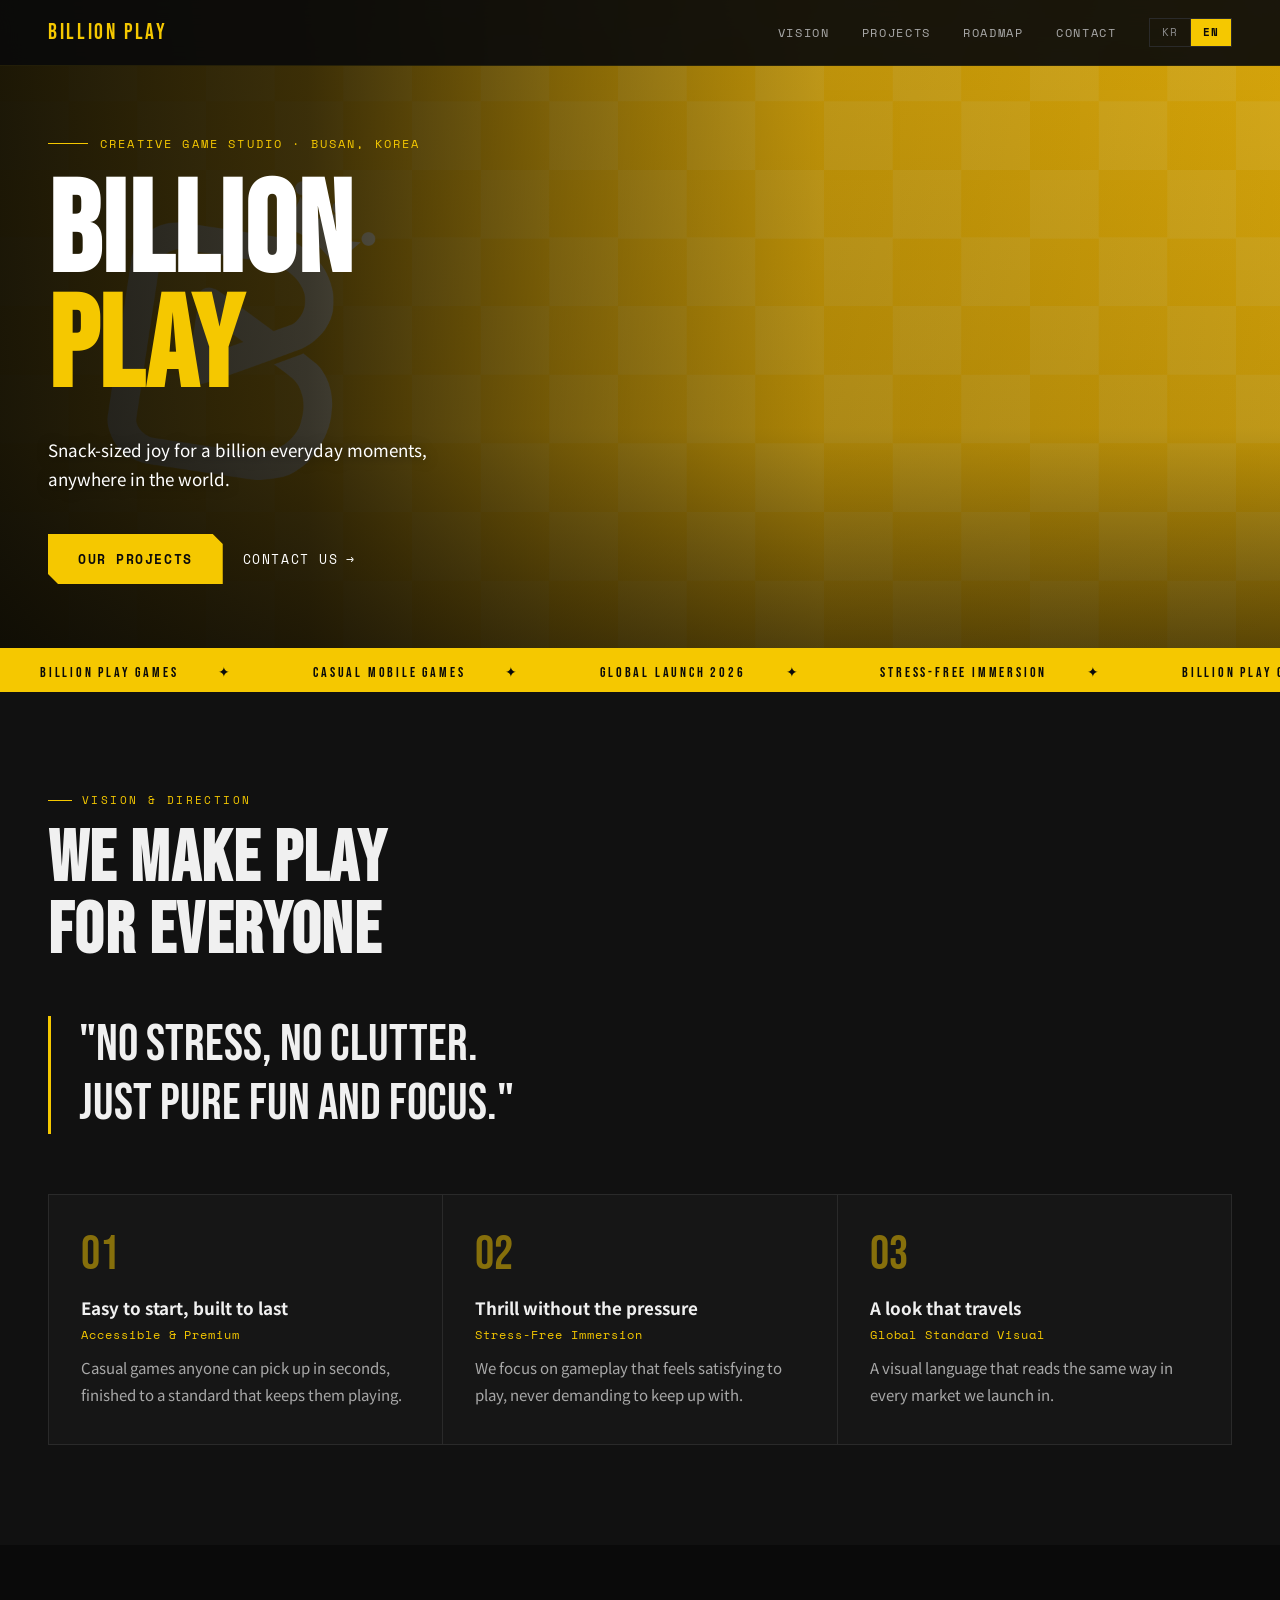
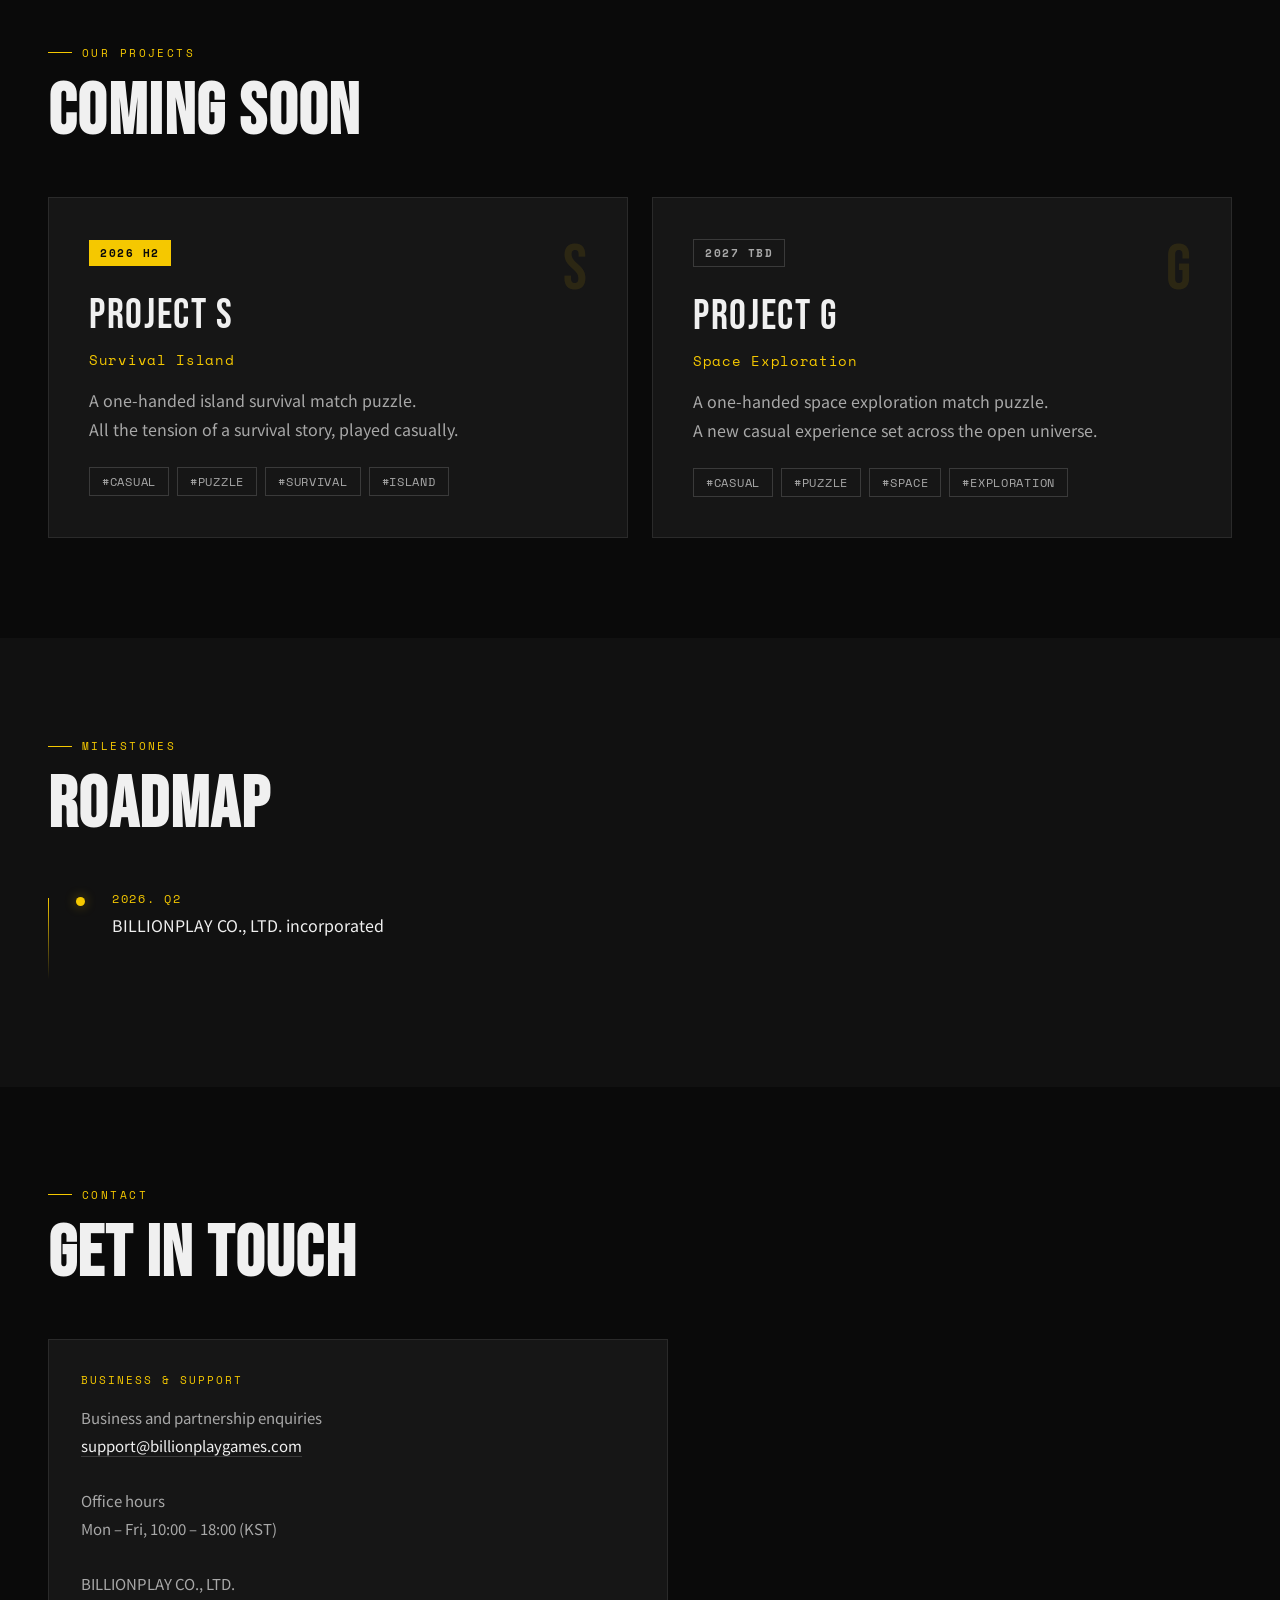
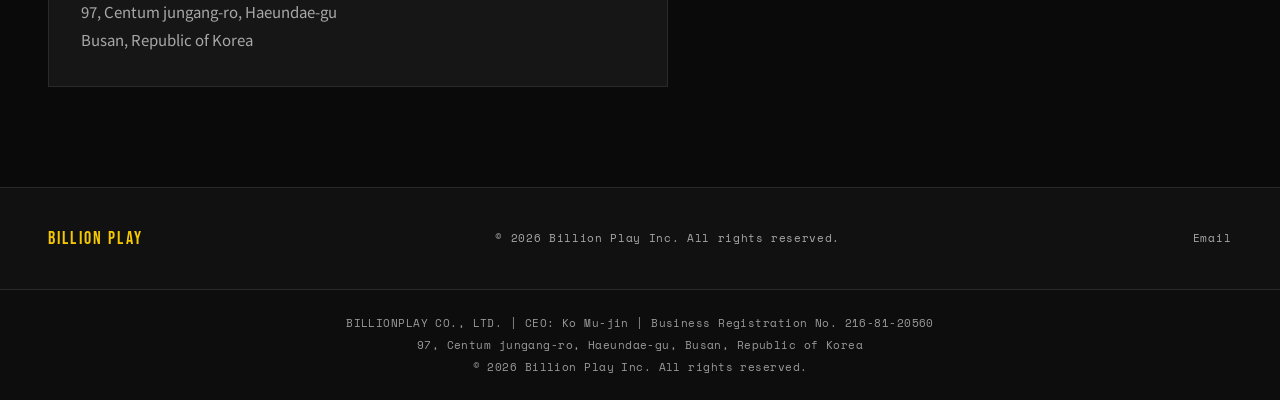
==== commit e52792be: "add video" ====
--- a/index.html
+++ b/index.html
@@ -100,23 +100,63 @@
 
     /* ─── HERO ─── */
     #hero {
-      min-height: 100vh;
+      height: clamp(640px, 72vh, 720px);
+      min-height: 640px;
+      max-height: 720px;
       display: flex; flex-direction: column; justify-content: flex-end;
-      padding: 0 48px 80px;
+      padding: 0 48px 64px;
       position: relative;
       overflow: hidden;
-    }
-
-    .hero-cover {
-      position: absolute; inset: 0;
-      background: url('./cover.png') center center / cover no-repeat;
-    }
-
+      isolation: isolate;
+      background: #15120a url('./cover.png') center center / cover no-repeat;
+    }
+
+    /* 실제 플레이 영상을 영상 플레이어가 아니라 움직이는 커버처럼 사용 */
+    .hero-video {
+      position: absolute;
+      inset: 0;
+      width: 100%;
+      height: 100%;
+      object-fit: cover;
+      object-position: 64% center;
+      z-index: -4;
+      background: #15120a;
+      filter: saturate(0.94) contrast(1.02);
+    }
+
+    /* 영상 위에 브랜드 톤을 연결하는 옐로우 틴트 */
+    .hero-tint {
+      position: absolute;
+      inset: 0;
+      z-index: -3;
+      pointer-events: none;
+      background: rgba(245, 200, 0, 0.18);
+      mix-blend-mode: multiply;
+    }
+
+    /* 기존 체크 패턴의 인상을 아주 약하게만 남김 */
+    .hero-pattern {
+      position: absolute;
+      inset: 0;
+      z-index: -2;
+      pointer-events: none;
+      opacity: 0.09;
+      background-image:
+        linear-gradient(45deg, rgba(255,255,255,0.18) 25%, transparent 25%, transparent 75%, rgba(255,255,255,0.18) 75%),
+        linear-gradient(45deg, rgba(255,255,255,0.18) 25%, transparent 25%, transparent 75%, rgba(255,255,255,0.18) 75%);
+      background-size: 180px 180px;
+      background-position: 0 0, 90px 90px;
+    }
+
+    /* 왼쪽 텍스트는 확실히 읽히고 오른쪽 gameplay는 살아 있도록 그라데이션 */
     .hero-overlay {
-      position: absolute; inset: 0;
+      position: absolute;
+      inset: 0;
+      z-index: -1;
+      pointer-events: none;
       background:
-        linear-gradient(to right, rgba(0,0,0,0.65) 0%, rgba(0,0,0,0.35) 50%, rgba(0,0,0,0.10) 100%),
-        linear-gradient(to top, rgba(0,0,0,0.60) 0%, rgba(0,0,0,0.10) 45%, transparent 100%);
+        linear-gradient(90deg, rgba(7,7,5,0.90) 0%, rgba(12,10,5,0.78) 24%, rgba(15,12,4,0.48) 43%, rgba(14,11,4,0.18) 64%, rgba(10,8,3,0.08) 100%),
+        linear-gradient(0deg, rgba(3,3,2,0.62) 0%, rgba(3,3,2,0.18) 34%, rgba(3,3,2,0.08) 100%);
     }
 
     .hero-tag {
@@ -301,57 +341,6 @@
       grid-template-columns: repeat(2, 1fr);
       gap: 24px;
     }
-
-    /* Current project media showcase — keeps the existing site visual language */
-    .project-showcase {
-      margin-top: 8px;
-    }
-    .project-showcase-head {
-      display: flex;
-      justify-content: space-between;
-      align-items: flex-end;
-      gap: 32px;
-      margin-bottom: 36px;
-    }
-    .project-showcase-copy {
-      max-width: 680px;
-    }
-    .project-showcase-copy .project-name {
-      margin-bottom: 8px;
-    }
-    .project-showcase-copy .project-desc {
-      margin-bottom: 18px;
-    }
-    .project-media-grid {
-      width: 100%;
-    }
-    .gameplay-gallery {
-      display: grid;
-      grid-template-columns: repeat(6, minmax(0, 1fr));
-      gap: 14px;
-      width: 100%;
-    }
-    .gameplay-thumb {
-      padding: 0;
-      border: 0;
-      background: transparent;
-      border-radius: 10px;
-    }
-    .gameplay-shot {
-      width: 100%;
-      aspect-ratio: 945 / 2048;
-      object-fit: cover;
-      display: block;
-      border-radius: 10px;
-      border: 1px solid var(--border);
-      background: var(--card);
-      transition: transform 0.2s ease, border-color 0.2s ease, box-shadow 0.2s ease;
-    }
-    .gameplay-thumb:hover .gameplay-shot {
-      transform: translateY(-2px);
-      border-color: var(--yellow-dim);
-      box-shadow: 0 10px 22px rgba(0,0,0,0.18);
-    }
     .project-card {
       background: var(--card);
       border: 1px solid var(--border);
@@ -598,26 +587,33 @@
         scroll-behavior: auto !important;
       }
       .ticker-inner { animation: none; }
+      .hero-video { display: none; }
     }
 
     /* ─── RESPONSIVE ─── */
-    @media (max-width: 1100px) {
-    }
     @media (max-width: 900px) {
       .pillars { grid-template-columns: 1fr; }
       .projects-grid { grid-template-columns: 1fr; }
-      .project-showcase-head { align-items: flex-start; flex-direction: column; }
-      .gameplay-gallery { grid-template-columns: repeat(3, minmax(0, 1fr)); }
     }
     @media (max-width: 768px) {
       nav { padding: 14px 20px; }
       .nav-links { display: none; }
       .nav-right { gap: 0; }
       section { padding: 72px 24px; }
-      #hero { padding: 0 24px 64px; }
+      #hero {
+        height: 680px;
+        min-height: 620px;
+        max-height: none;
+        padding: 0 24px 52px;
+      }
+      .hero-video { object-position: 68% center; }
+      .hero-pattern { background-size: 120px 120px; background-position: 0 0, 60px 60px; opacity: 0.07; }
+      .hero-overlay {
+        background:
+          linear-gradient(90deg, rgba(7,7,5,0.88) 0%, rgba(10,8,4,0.68) 55%, rgba(10,8,4,0.28) 100%),
+          linear-gradient(0deg, rgba(3,3,2,0.72) 0%, rgba(3,3,2,0.24) 48%, rgba(3,3,2,0.10) 100%);
+      }
       .hero-sub { font-size: 16px; }
-      .gameplay-gallery { grid-template-columns: repeat(2, minmax(0, 1fr)); gap: 10px; }
-      .gameplay-shot { border-radius: 9px; }
       footer { flex-direction: column; gap: 20px; text-align: center; }
       .footer-links { flex-wrap: wrap; justify-content: center; }
       .footer-legal { padding: 20px 24px; }
@@ -646,8 +642,12 @@
 
   <!-- HERO -->
   <section id="hero">
-    <div class="hero-cover"></div>
-    <div class="hero-overlay"></div>
+    <video class="hero-video" autoplay muted loop playsinline preload="metadata" poster="./cover.png" aria-hidden="true">
+      <source src="./hero-gameplay.mp4" type="video/mp4" />
+    </video>
+    <div class="hero-tint" aria-hidden="true"></div>
+    <div class="hero-pattern" aria-hidden="true"></div>
+    <div class="hero-overlay" aria-hidden="true"></div>
 
     <div class="hero-tag">Creative Game Studio · Busan, Korea</div>
     <h1 class="hero-title">
@@ -734,35 +734,40 @@
   <!-- PROJECTS -->
   <section id="projects">
     <div class="section-label">Our Projects</div>
-    <h2 class="section-title">Current Project</h2>
-
-    <div class="project-showcase">
-      <div class="project-showcase-head">
-        <div class="project-showcase-copy">
-          <div class="project-badge">PROJECT S · 2026 H2</div>
-          <div class="project-name">Captain Bonnie : Block Puzzle</div>
-          <div class="project-sub">Match-2 Puzzle Adventure</div>
-          <div class="project-desc">
-            <span lang="ko">해적 모험 테마의 캐주얼 Match-2 퍼즐 게임.<br>인게임 스크린샷을 통해 현재 개발 중인 게임을 확인할 수 있습니다.</span>
-            <span lang="en">A casual Match-2 puzzle adventure set in a playful pirate world.<br>Explore the game through our current in-game screenshots.</span>
-          </div>
-          <div class="project-tags">
-            <span class="tag">#CASUAL</span>
-            <span class="tag">#PUZZLE</span>
-            <span class="tag">#MATCH-2</span>
-            <span class="tag">#PIRATE</span>
-          </div>
+    <h2 class="section-title">Coming Soon</h2>
+
+    <div class="projects-grid">
+      <div class="project-card">
+        <div class="project-year">S</div>
+        <div class="project-badge">2026 H2</div>
+        <div class="project-name">Project S</div>
+        <div class="project-sub">Survival Island</div>
+        <div class="project-desc">
+          <span lang="ko">한 손으로 즐기는 무인도 생존 매치 퍼즐 게임.<br>서바이벌 아일랜드의 짜릿한 몰입감을 캐주얼하게.</span>
+          <span lang="en">A one-handed island survival match puzzle.<br>All the tension of a survival story, played casually.</span>
+        </div>
+        <div class="project-tags">
+          <span class="tag">#CASUAL</span>
+          <span class="tag">#PUZZLE</span>
+          <span class="tag">#SURVIVAL</span>
+          <span class="tag">#ISLAND</span>
         </div>
       </div>
 
-      <div class="project-media-grid">
-        <div class="gameplay-gallery" role="group" aria-label="Project S gameplay screenshots">
-          <div class="gameplay-thumb"><img class="gameplay-shot" src="./assets/gameplay-01.jpg" alt="Project S gameplay screenshot 1" loading="lazy" /></div>
-          <div class="gameplay-thumb"><img class="gameplay-shot" src="./assets/gameplay-02.jpg" alt="Project S gameplay screenshot 2" loading="lazy" /></div>
-          <div class="gameplay-thumb"><img class="gameplay-shot" src="./assets/gameplay-03.jpg" alt="Project S gameplay screenshot 3" loading="lazy" /></div>
-          <div class="gameplay-thumb"><img class="gameplay-shot" src="./assets/gameplay-04.jpg" alt="Project S gameplay screenshot 4" loading="lazy" /></div>
-          <div class="gameplay-thumb"><img class="gameplay-shot" src="./assets/gameplay-05.jpg" alt="Project S gameplay screenshot 5" loading="lazy" /></div>
-          <div class="gameplay-thumb"><img class="gameplay-shot" src="./assets/gameplay-06.jpg" alt="Project S gameplay screenshot 6" loading="lazy" /></div>
+      <div class="project-card">
+        <div class="project-year">G</div>
+        <div class="project-badge soon">2027 TBD</div>
+        <div class="project-name">Project G</div>
+        <div class="project-sub">Space Exploration</div>
+        <div class="project-desc">
+          <span lang="ko">한 손으로 즐기는 우주 탐험 매치 퍼즐 게임.<br>광활한 우주를 무대로 한 새로운 캐주얼 경험.</span>
+          <span lang="en">A one-handed space exploration match puzzle.<br>A new casual experience set across the open universe.</span>
+        </div>
+        <div class="project-tags">
+          <span class="tag">#CASUAL</span>
+          <span class="tag">#PUZZLE</span>
+          <span class="tag">#SPACE</span>
+          <span class="tag">#EXPLORATION</span>
         </div>
       </div>
     </div>
@@ -862,6 +867,15 @@
         b.addEventListener('click', function () { setLang(b.dataset.setLang); });
       });
 
+      /* hero-gameplay.mp4가 없거나 재생되지 않아도 cover.png가 자연스럽게 남도록 처리 */
+      var heroVideo = document.querySelector('.hero-video');
+      if (heroVideo) {
+        heroVideo.addEventListener('error', function () { heroVideo.style.display = 'none'; });
+        var playPromise = heroVideo.play();
+        if (playPromise && typeof playPromise.catch === 'function') {
+          playPromise.catch(function () { /* muted autoplay 제한 시 poster/fallback 유지 */ });
+        }
+      }
     })();
   </script>
 
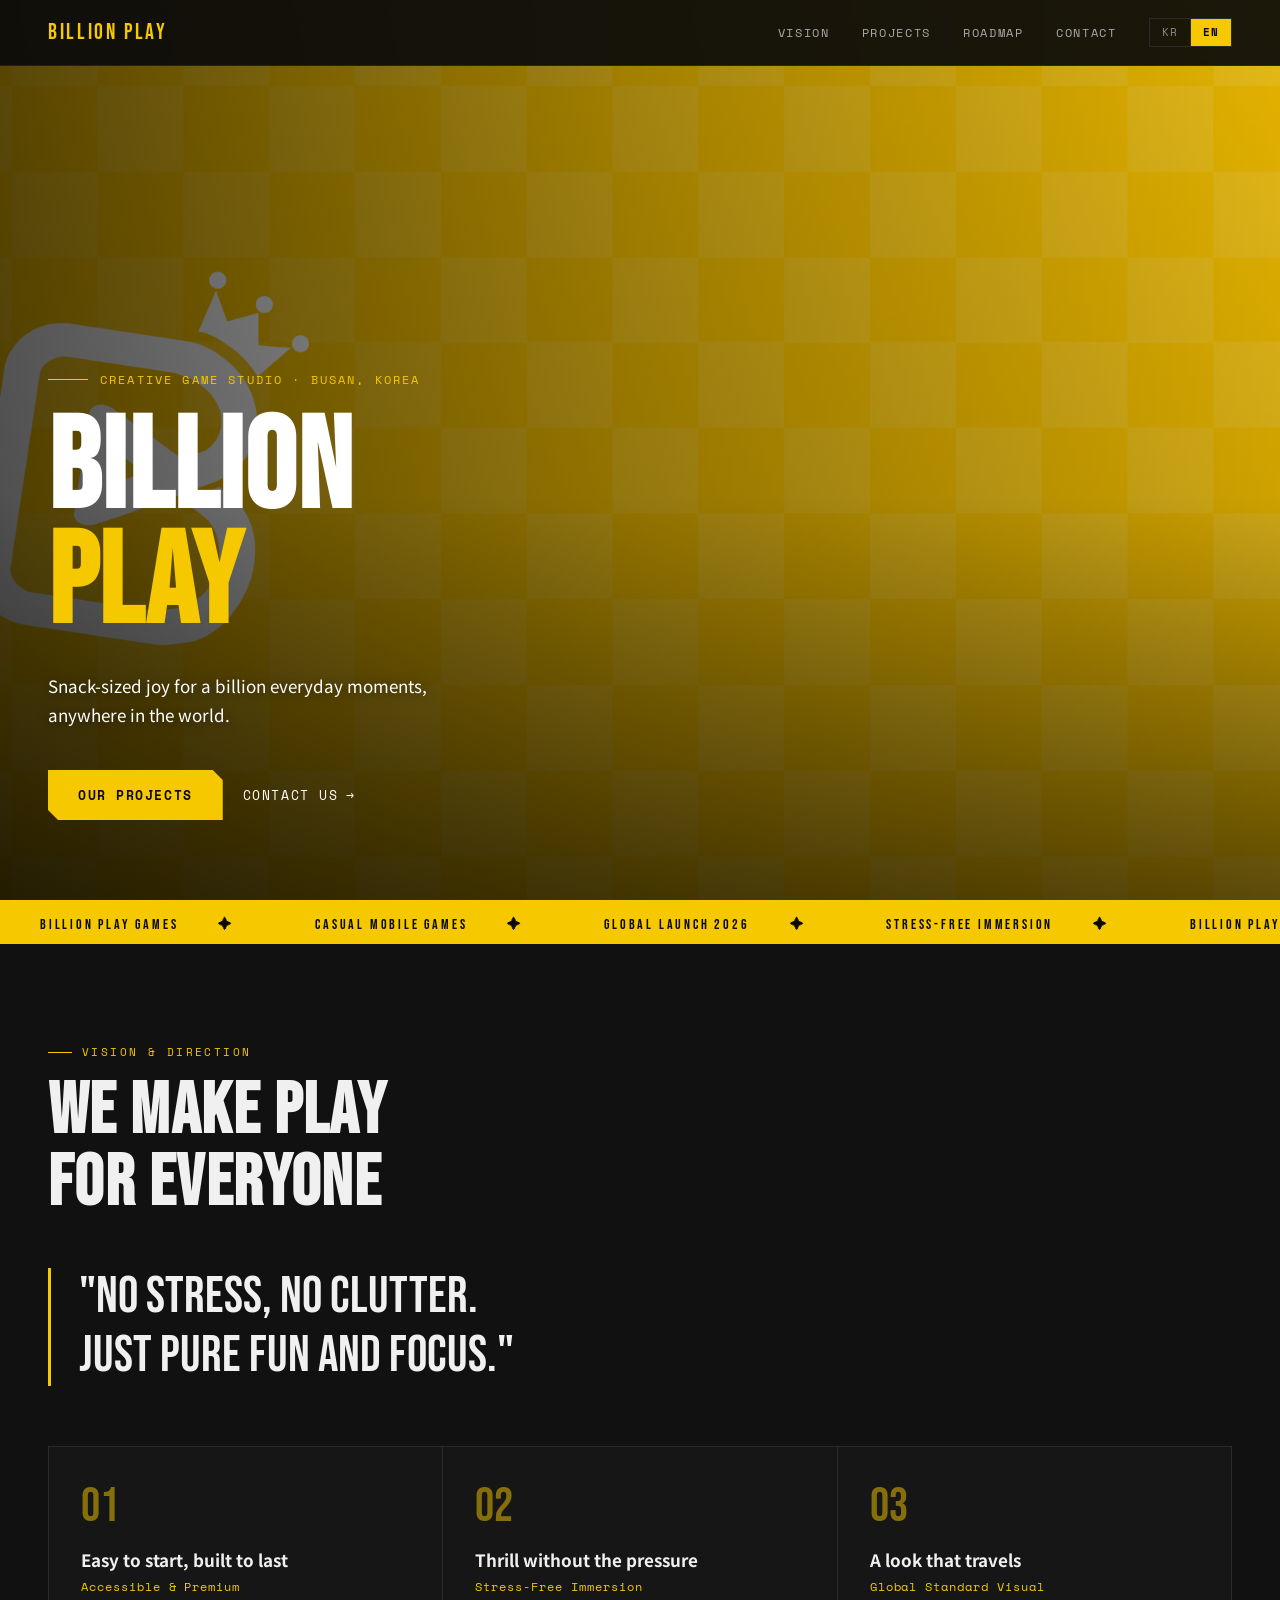
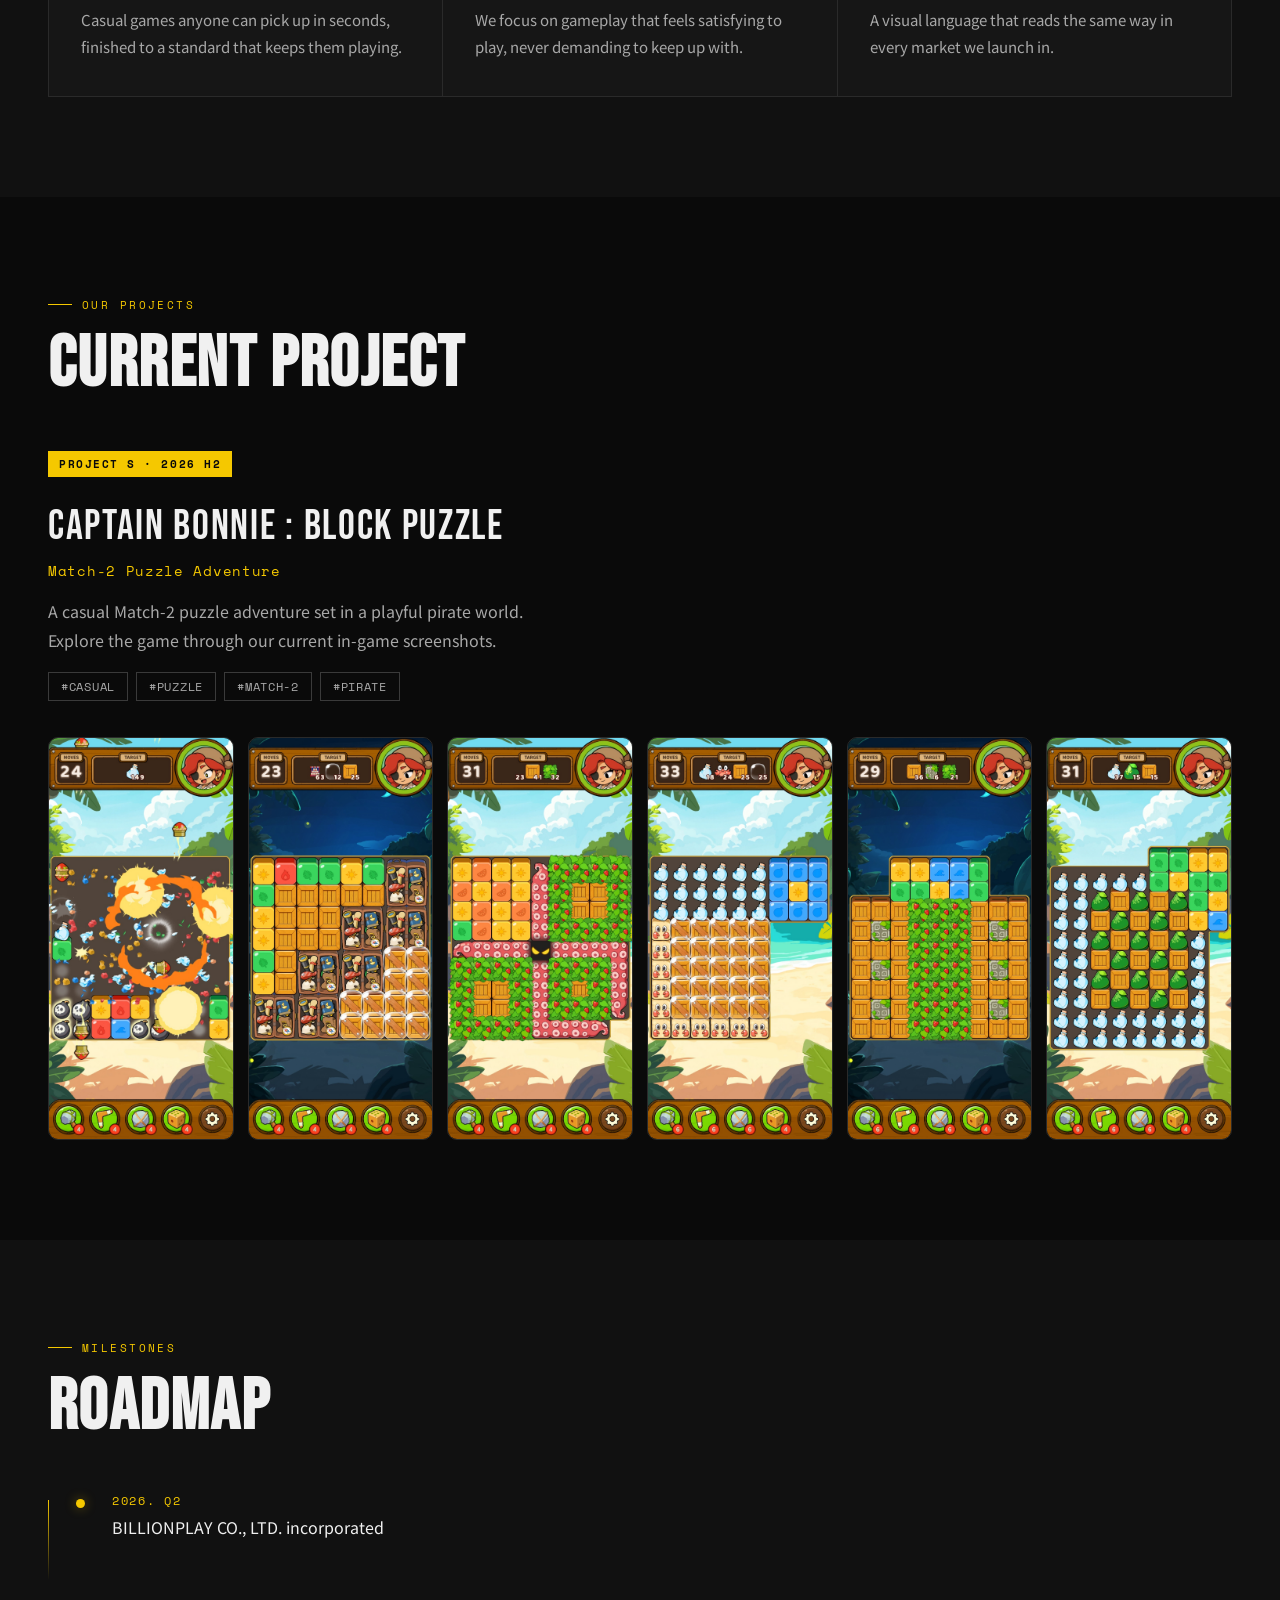
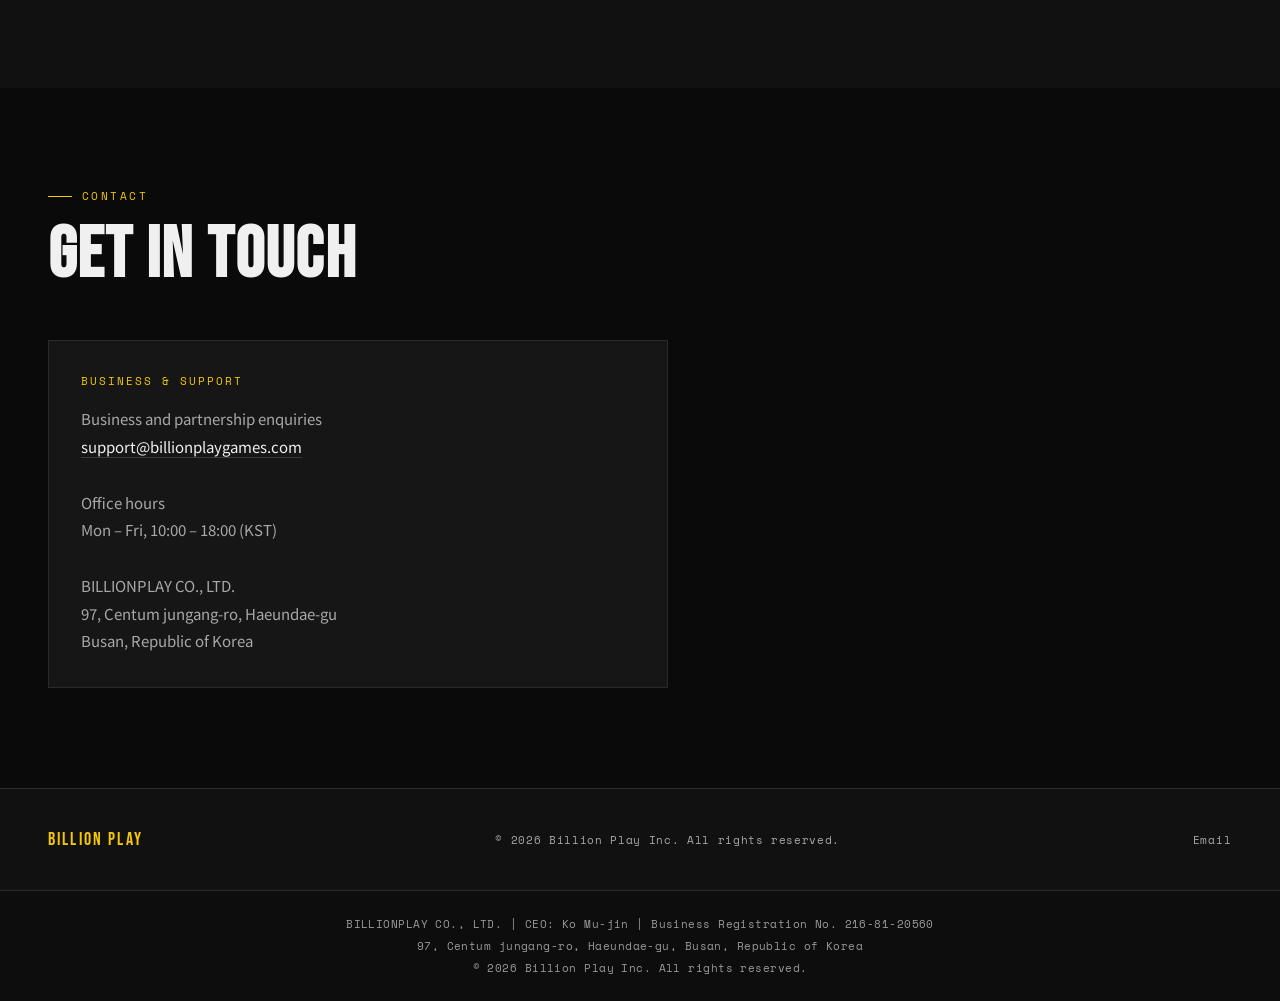
==== commit 5f8f7bec: "Update index.html" ====
--- a/index.html
+++ b/index.html
@@ -100,63 +100,23 @@
 
     /* ─── HERO ─── */
     #hero {
-      height: clamp(640px, 72vh, 720px);
-      min-height: 640px;
-      max-height: 720px;
+      min-height: 100vh;
       display: flex; flex-direction: column; justify-content: flex-end;
-      padding: 0 48px 64px;
+      padding: 0 48px 80px;
       position: relative;
       overflow: hidden;
-      isolation: isolate;
-      background: #15120a url('./cover.png') center center / cover no-repeat;
-    }
-
-    /* 실제 플레이 영상을 영상 플레이어가 아니라 움직이는 커버처럼 사용 */
-    .hero-video {
-      position: absolute;
-      inset: 0;
-      width: 100%;
-      height: 100%;
-      object-fit: cover;
-      object-position: 64% center;
-      z-index: -4;
-      background: #15120a;
-      filter: saturate(0.94) contrast(1.02);
-    }
-
-    /* 영상 위에 브랜드 톤을 연결하는 옐로우 틴트 */
-    .hero-tint {
-      position: absolute;
-      inset: 0;
-      z-index: -3;
-      pointer-events: none;
-      background: rgba(245, 200, 0, 0.18);
-      mix-blend-mode: multiply;
-    }
-
-    /* 기존 체크 패턴의 인상을 아주 약하게만 남김 */
-    .hero-pattern {
-      position: absolute;
-      inset: 0;
-      z-index: -2;
-      pointer-events: none;
-      opacity: 0.09;
-      background-image:
-        linear-gradient(45deg, rgba(255,255,255,0.18) 25%, transparent 25%, transparent 75%, rgba(255,255,255,0.18) 75%),
-        linear-gradient(45deg, rgba(255,255,255,0.18) 25%, transparent 25%, transparent 75%, rgba(255,255,255,0.18) 75%);
-      background-size: 180px 180px;
-      background-position: 0 0, 90px 90px;
-    }
-
-    /* 왼쪽 텍스트는 확실히 읽히고 오른쪽 gameplay는 살아 있도록 그라데이션 */
+    }
+
+    .hero-cover {
+      position: absolute; inset: 0;
+      background: url('./cover.png') center center / cover no-repeat;
+    }
+
     .hero-overlay {
-      position: absolute;
-      inset: 0;
-      z-index: -1;
-      pointer-events: none;
+      position: absolute; inset: 0;
       background:
-        linear-gradient(90deg, rgba(7,7,5,0.90) 0%, rgba(12,10,5,0.78) 24%, rgba(15,12,4,0.48) 43%, rgba(14,11,4,0.18) 64%, rgba(10,8,3,0.08) 100%),
-        linear-gradient(0deg, rgba(3,3,2,0.62) 0%, rgba(3,3,2,0.18) 34%, rgba(3,3,2,0.08) 100%);
+        linear-gradient(to right, rgba(0,0,0,0.65) 0%, rgba(0,0,0,0.35) 50%, rgba(0,0,0,0.10) 100%),
+        linear-gradient(to top, rgba(0,0,0,0.60) 0%, rgba(0,0,0,0.10) 45%, transparent 100%);
     }
 
     .hero-tag {
@@ -341,6 +301,57 @@
       grid-template-columns: repeat(2, 1fr);
       gap: 24px;
     }
+
+    /* Current project media showcase — keeps the existing site visual language */
+    .project-showcase {
+      margin-top: 8px;
+    }
+    .project-showcase-head {
+      display: flex;
+      justify-content: space-between;
+      align-items: flex-end;
+      gap: 32px;
+      margin-bottom: 36px;
+    }
+    .project-showcase-copy {
+      max-width: 680px;
+    }
+    .project-showcase-copy .project-name {
+      margin-bottom: 8px;
+    }
+    .project-showcase-copy .project-desc {
+      margin-bottom: 18px;
+    }
+    .project-media-grid {
+      width: 100%;
+    }
+    .gameplay-gallery {
+      display: grid;
+      grid-template-columns: repeat(6, minmax(0, 1fr));
+      gap: 14px;
+      width: 100%;
+    }
+    .gameplay-thumb {
+      padding: 0;
+      border: 0;
+      background: transparent;
+      border-radius: 10px;
+    }
+    .gameplay-shot {
+      width: 100%;
+      aspect-ratio: 945 / 2048;
+      object-fit: cover;
+      display: block;
+      border-radius: 10px;
+      border: 1px solid var(--border);
+      background: var(--card);
+      transition: transform 0.2s ease, border-color 0.2s ease, box-shadow 0.2s ease;
+    }
+    .gameplay-thumb:hover .gameplay-shot {
+      transform: translateY(-2px);
+      border-color: var(--yellow-dim);
+      box-shadow: 0 10px 22px rgba(0,0,0,0.18);
+    }
     .project-card {
       background: var(--card);
       border: 1px solid var(--border);
@@ -587,33 +598,26 @@
         scroll-behavior: auto !important;
       }
       .ticker-inner { animation: none; }
-      .hero-video { display: none; }
     }
 
     /* ─── RESPONSIVE ─── */
+    @media (max-width: 1100px) {
+    }
     @media (max-width: 900px) {
       .pillars { grid-template-columns: 1fr; }
       .projects-grid { grid-template-columns: 1fr; }
+      .project-showcase-head { align-items: flex-start; flex-direction: column; }
+      .gameplay-gallery { grid-template-columns: repeat(3, minmax(0, 1fr)); }
     }
     @media (max-width: 768px) {
       nav { padding: 14px 20px; }
       .nav-links { display: none; }
       .nav-right { gap: 0; }
       section { padding: 72px 24px; }
-      #hero {
-        height: 680px;
-        min-height: 620px;
-        max-height: none;
-        padding: 0 24px 52px;
-      }
-      .hero-video { object-position: 68% center; }
-      .hero-pattern { background-size: 120px 120px; background-position: 0 0, 60px 60px; opacity: 0.07; }
-      .hero-overlay {
-        background:
-          linear-gradient(90deg, rgba(7,7,5,0.88) 0%, rgba(10,8,4,0.68) 55%, rgba(10,8,4,0.28) 100%),
-          linear-gradient(0deg, rgba(3,3,2,0.72) 0%, rgba(3,3,2,0.24) 48%, rgba(3,3,2,0.10) 100%);
-      }
+      #hero { padding: 0 24px 64px; }
       .hero-sub { font-size: 16px; }
+      .gameplay-gallery { grid-template-columns: repeat(2, minmax(0, 1fr)); gap: 10px; }
+      .gameplay-shot { border-radius: 9px; }
       footer { flex-direction: column; gap: 20px; text-align: center; }
       .footer-links { flex-wrap: wrap; justify-content: center; }
       .footer-legal { padding: 20px 24px; }
@@ -642,12 +646,8 @@
 
   <!-- HERO -->
   <section id="hero">
-    <video class="hero-video" autoplay muted loop playsinline preload="metadata" poster="./cover.png" aria-hidden="true">
-      <source src="./hero-gameplay.mp4" type="video/mp4" />
-    </video>
-    <div class="hero-tint" aria-hidden="true"></div>
-    <div class="hero-pattern" aria-hidden="true"></div>
-    <div class="hero-overlay" aria-hidden="true"></div>
+    <div class="hero-cover"></div>
+    <div class="hero-overlay"></div>
 
     <div class="hero-tag">Creative Game Studio · Busan, Korea</div>
     <h1 class="hero-title">
@@ -734,40 +734,35 @@
   <!-- PROJECTS -->
   <section id="projects">
     <div class="section-label">Our Projects</div>
-    <h2 class="section-title">Coming Soon</h2>
-
-    <div class="projects-grid">
-      <div class="project-card">
-        <div class="project-year">S</div>
-        <div class="project-badge">2026 H2</div>
-        <div class="project-name">Project S</div>
-        <div class="project-sub">Survival Island</div>
-        <div class="project-desc">
-          <span lang="ko">한 손으로 즐기는 무인도 생존 매치 퍼즐 게임.<br>서바이벌 아일랜드의 짜릿한 몰입감을 캐주얼하게.</span>
-          <span lang="en">A one-handed island survival match puzzle.<br>All the tension of a survival story, played casually.</span>
-        </div>
-        <div class="project-tags">
-          <span class="tag">#CASUAL</span>
-          <span class="tag">#PUZZLE</span>
-          <span class="tag">#SURVIVAL</span>
-          <span class="tag">#ISLAND</span>
+    <h2 class="section-title">Current Project</h2>
+
+    <div class="project-showcase">
+      <div class="project-showcase-head">
+        <div class="project-showcase-copy">
+          <div class="project-badge">PROJECT S · 2026 H2</div>
+          <div class="project-name">Captain Bonnie : Block Puzzle</div>
+          <div class="project-sub">Match-2 Puzzle Adventure</div>
+          <div class="project-desc">
+            <span lang="ko">해적 모험 테마의 캐주얼 Match-2 퍼즐 게임.<br>인게임 스크린샷을 통해 현재 개발 중인 게임을 확인할 수 있습니다.</span>
+            <span lang="en">A casual Match-2 puzzle adventure set in a playful pirate world.<br>Explore the game through our current in-game screenshots.</span>
+          </div>
+          <div class="project-tags">
+            <span class="tag">#CASUAL</span>
+            <span class="tag">#PUZZLE</span>
+            <span class="tag">#MATCH-2</span>
+            <span class="tag">#PIRATE</span>
+          </div>
         </div>
       </div>
 
-      <div class="project-card">
-        <div class="project-year">G</div>
-        <div class="project-badge soon">2027 TBD</div>
-        <div class="project-name">Project G</div>
-        <div class="project-sub">Space Exploration</div>
-        <div class="project-desc">
-          <span lang="ko">한 손으로 즐기는 우주 탐험 매치 퍼즐 게임.<br>광활한 우주를 무대로 한 새로운 캐주얼 경험.</span>
-          <span lang="en">A one-handed space exploration match puzzle.<br>A new casual experience set across the open universe.</span>
-        </div>
-        <div class="project-tags">
-          <span class="tag">#CASUAL</span>
-          <span class="tag">#PUZZLE</span>
-          <span class="tag">#SPACE</span>
-          <span class="tag">#EXPLORATION</span>
+      <div class="project-media-grid">
+        <div class="gameplay-gallery" role="group" aria-label="Project S gameplay screenshots">
+          <div class="gameplay-thumb"><img class="gameplay-shot" src="./assets/gameplay-01.jpg" alt="Project S gameplay screenshot 1" loading="lazy" /></div>
+          <div class="gameplay-thumb"><img class="gameplay-shot" src="./assets/gameplay-02.jpg" alt="Project S gameplay screenshot 2" loading="lazy" /></div>
+          <div class="gameplay-thumb"><img class="gameplay-shot" src="./assets/gameplay-03.jpg" alt="Project S gameplay screenshot 3" loading="lazy" /></div>
+          <div class="gameplay-thumb"><img class="gameplay-shot" src="./assets/gameplay-04.jpg" alt="Project S gameplay screenshot 4" loading="lazy" /></div>
+          <div class="gameplay-thumb"><img class="gameplay-shot" src="./assets/gameplay-05.jpg" alt="Project S gameplay screenshot 5" loading="lazy" /></div>
+          <div class="gameplay-thumb"><img class="gameplay-shot" src="./assets/gameplay-06.jpg" alt="Project S gameplay screenshot 6" loading="lazy" /></div>
         </div>
       </div>
     </div>
@@ -867,15 +862,6 @@
         b.addEventListener('click', function () { setLang(b.dataset.setLang); });
       });
 
-      /* hero-gameplay.mp4가 없거나 재생되지 않아도 cover.png가 자연스럽게 남도록 처리 */
-      var heroVideo = document.querySelector('.hero-video');
-      if (heroVideo) {
-        heroVideo.addEventListener('error', function () { heroVideo.style.display = 'none'; });
-        var playPromise = heroVideo.play();
-        if (playPromise && typeof playPromise.catch === 'function') {
-          playPromise.catch(function () { /* muted autoplay 제한 시 poster/fallback 유지 */ });
-        }
-      }
     })();
   </script>
 
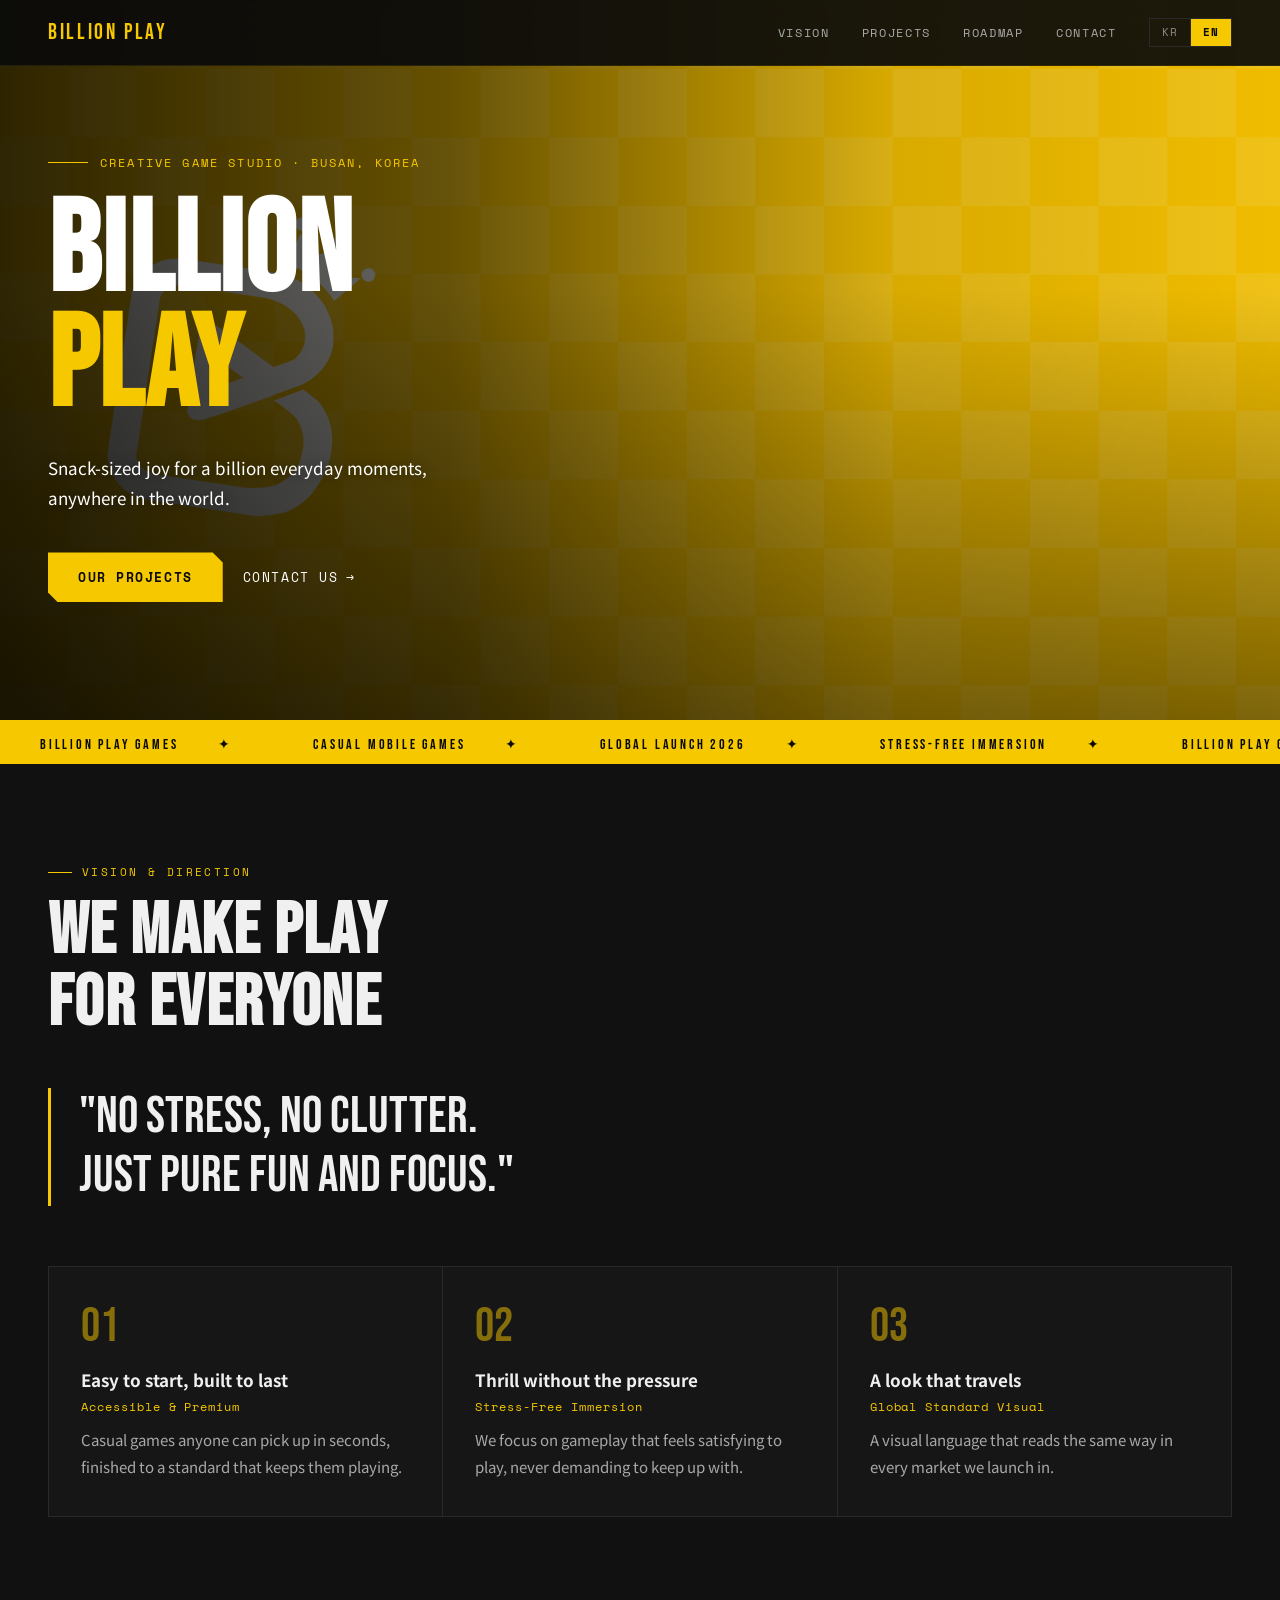
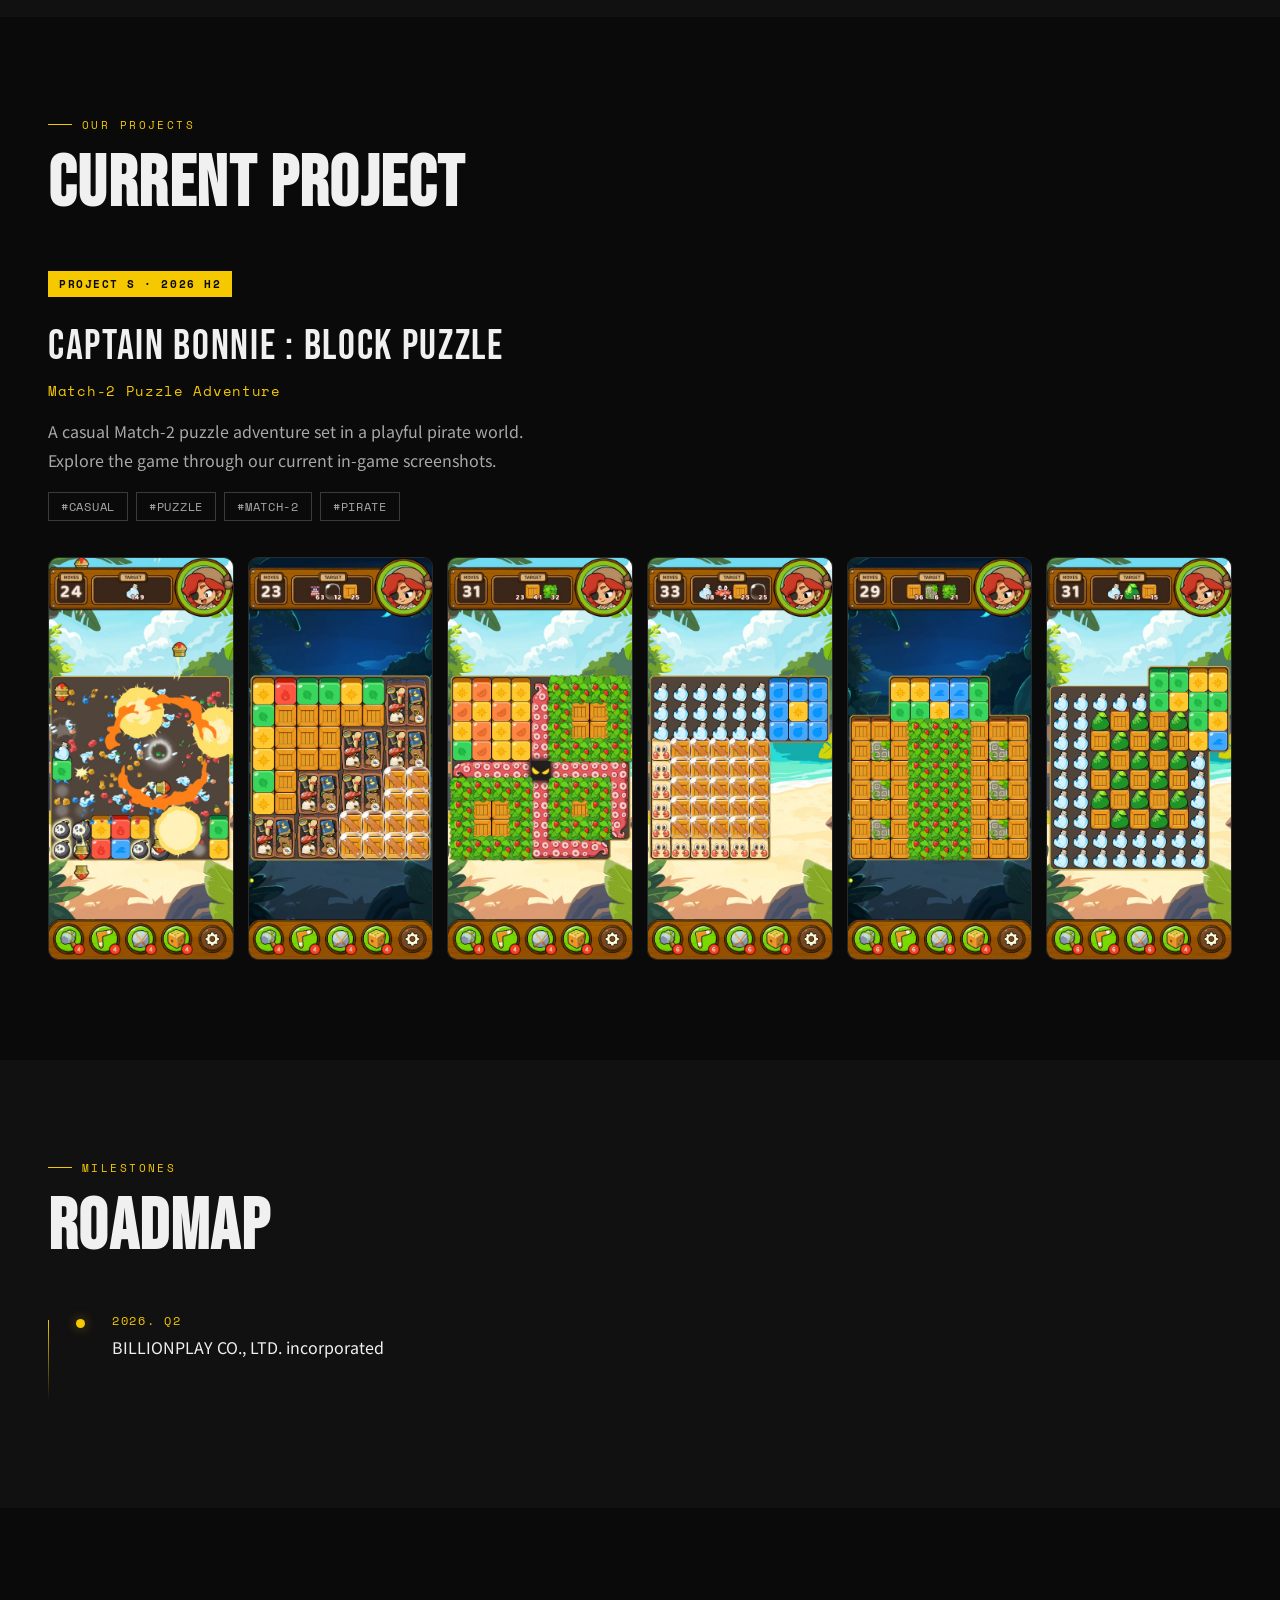
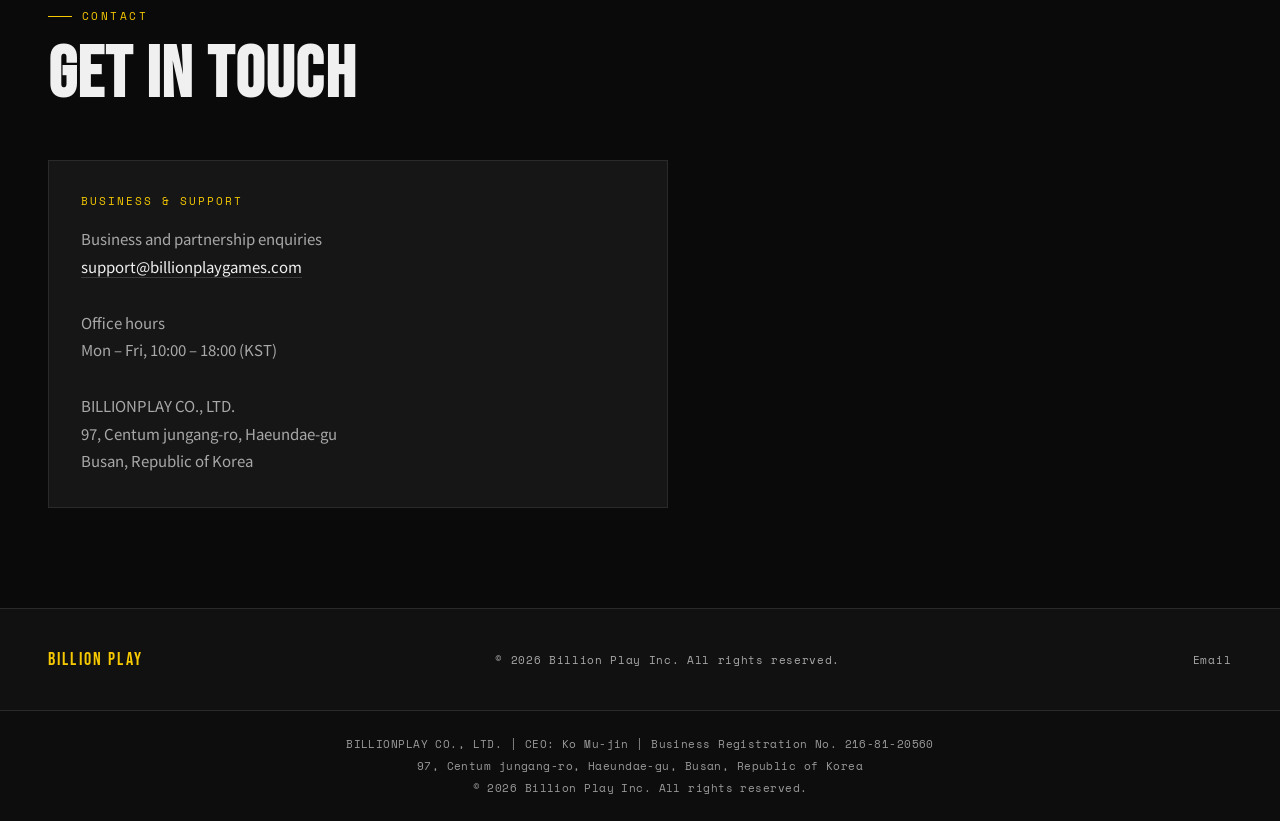
==== commit 004addaf: "Update index.html" ====
--- a/index.html
+++ b/index.html
@@ -100,9 +100,11 @@
 
     /* ─── HERO ─── */
     #hero {
-      min-height: 100vh;
-      display: flex; flex-direction: column; justify-content: flex-end;
-      padding: 0 48px 80px;
+      height: clamp(640px, calc(100svh - 100px), 720px);
+      min-height: 640px;
+      display: flex; flex-direction: column; justify-content: center;
+      padding: 100px 48px 64px;
+      background: #30280b;
       position: relative;
       overflow: hidden;
     }
@@ -112,11 +114,31 @@
       background: url('./cover.png') center center / cover no-repeat;
     }
 
+    .hero-video {
+      position: absolute; inset: 0;
+      width: 100%; height: 100%;
+      object-fit: cover; object-position: 72% center;
+      pointer-events: none;
+      opacity: 0;
+      transition: opacity 0.4s ease;
+    }
+    #hero.is-playing .hero-video { opacity: 1; }
+    /* Preserve the original cover's brand graphics as a faint video watermark. */
+    #hero.is-playing .hero-cover {
+      z-index: 1; opacity: 0.06; pointer-events: none;
+    }
     .hero-overlay {
-      position: absolute; inset: 0;
+      position: absolute; inset: 0; z-index: 1;
+      pointer-events: none;
       background:
-        linear-gradient(to right, rgba(0,0,0,0.65) 0%, rgba(0,0,0,0.35) 50%, rgba(0,0,0,0.10) 100%),
-        linear-gradient(to top, rgba(0,0,0,0.60) 0%, rgba(0,0,0,0.10) 45%, transparent 100%);
+        linear-gradient(to right, rgba(0,0,0,0.82) 0%, rgba(0,0,0,0.60) 35%, rgba(0,0,0,0.15) 70%, rgba(0,0,0,0.06) 100%),
+        linear-gradient(to top, rgba(0,0,0,0.48) 0%, transparent 60%),
+        linear-gradient(rgba(245,200,0,0.035), rgba(245,200,0,0.035));
+    }
+    #hero .hero-tag, #hero .hero-title, #hero .hero-sub, #hero .hero-cta { z-index: 2; }
+    @media (prefers-reduced-motion: reduce) {
+      .hero-video { display: none; }
+      #hero.is-playing .hero-cover { opacity: 1; }
     }
 
     .hero-tag {
@@ -614,7 +636,9 @@
       .nav-links { display: none; }
       .nav-right { gap: 0; }
       section { padding: 72px 24px; }
-      #hero { padding: 0 24px 64px; }
+      #hero { height: auto; min-height: 560px; padding: 100px 24px 64px; }
+      .hero-video { object-position: 65% center; }
+      .hero-overlay { background: linear-gradient(to right, rgba(0,0,0,0.85), rgba(0,0,0,0.40)), linear-gradient(to top, rgba(0,0,0,0.5), transparent); }
       .hero-sub { font-size: 16px; }
       .gameplay-gallery { grid-template-columns: repeat(2, minmax(0, 1fr)); gap: 10px; }
       .gameplay-shot { border-radius: 9px; }
@@ -646,8 +670,9 @@
 
   <!-- HERO -->
   <section id="hero">
-    <div class="hero-cover"></div>
-    <div class="hero-overlay"></div>
+    <div class="hero-cover" aria-hidden="true"></div>
+    <video class="hero-video" id="hero-video" autoplay muted loop playsinline preload="metadata" aria-hidden="true" tabindex="-1"></video>
+    <div class="hero-overlay" aria-hidden="true"></div>
 
     <div class="hero-tag">Creative Game Studio · Busan, Korea</div>
     <h1 class="hero-title">
@@ -865,5 +890,49 @@
     })();
   </script>
 
+
+  <script>
+    /* Background gameplay only; all existing page sections remain unchanged. */
+    (function () {
+      var hero = document.getElementById('hero');
+      var video = document.getElementById('hero-video');
+      var reduce = window.matchMedia('(prefers-reduced-motion: reduce)');
+      var paths = ['./hero-gameplay.mp4', './assets/hero-gameplay.mp4'];
+      var attempt = 0;
+      function play() {
+        if (reduce.matches || document.hidden) return;
+        video.muted = true;
+        var result = video.play();
+        if (result && result.catch) result.catch(function () {});
+      }
+      function load() {
+        if (reduce.matches || attempt >= paths.length) return;
+        hero.classList.remove('is-playing');
+        video.src = paths[attempt++];
+        video.load();
+      }
+      video.addEventListener('canplay', play);
+      video.addEventListener('playing', function () { hero.classList.add('is-playing'); });
+      video.addEventListener('error', function () {
+        hero.classList.remove('is-playing');
+        if (attempt < paths.length) load();
+        else console.warn('Place hero-gameplay.mp4 beside index.html or in assets/.');
+      });
+      document.addEventListener('visibilitychange', function () {
+        if (document.hidden) video.pause(); else play();
+      });
+      document.addEventListener('pointerdown', function () {
+        if (video.readyState >= 2) play();
+      }, { once: true });
+      function motionChanged() {
+        if (reduce.matches) { video.pause(); hero.classList.remove('is-playing'); }
+        else if (!attempt) load(); else play();
+      }
+      if (reduce.addEventListener) reduce.addEventListener('change', motionChanged);
+      else if (reduce.addListener) reduce.addListener(motionChanged);
+      load();
+    })();
+  </script>
+
 </body>
 </html>
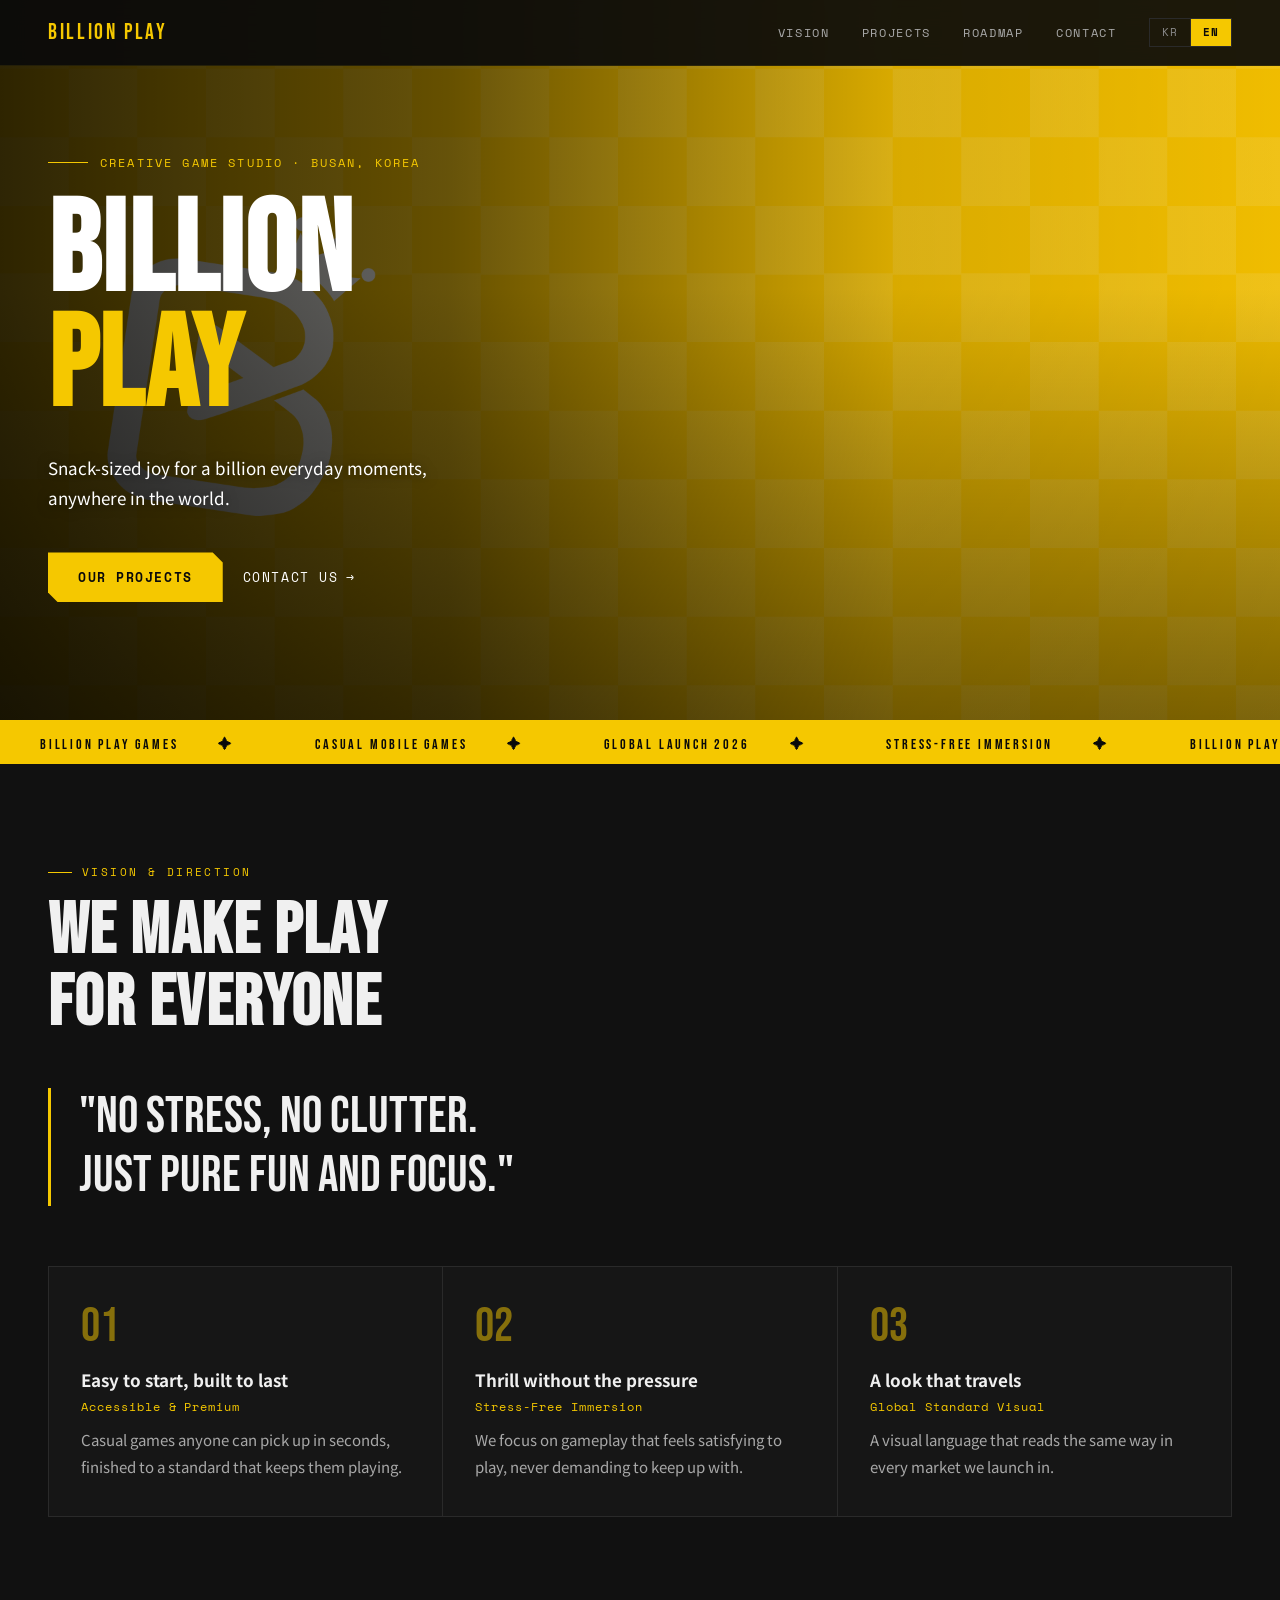
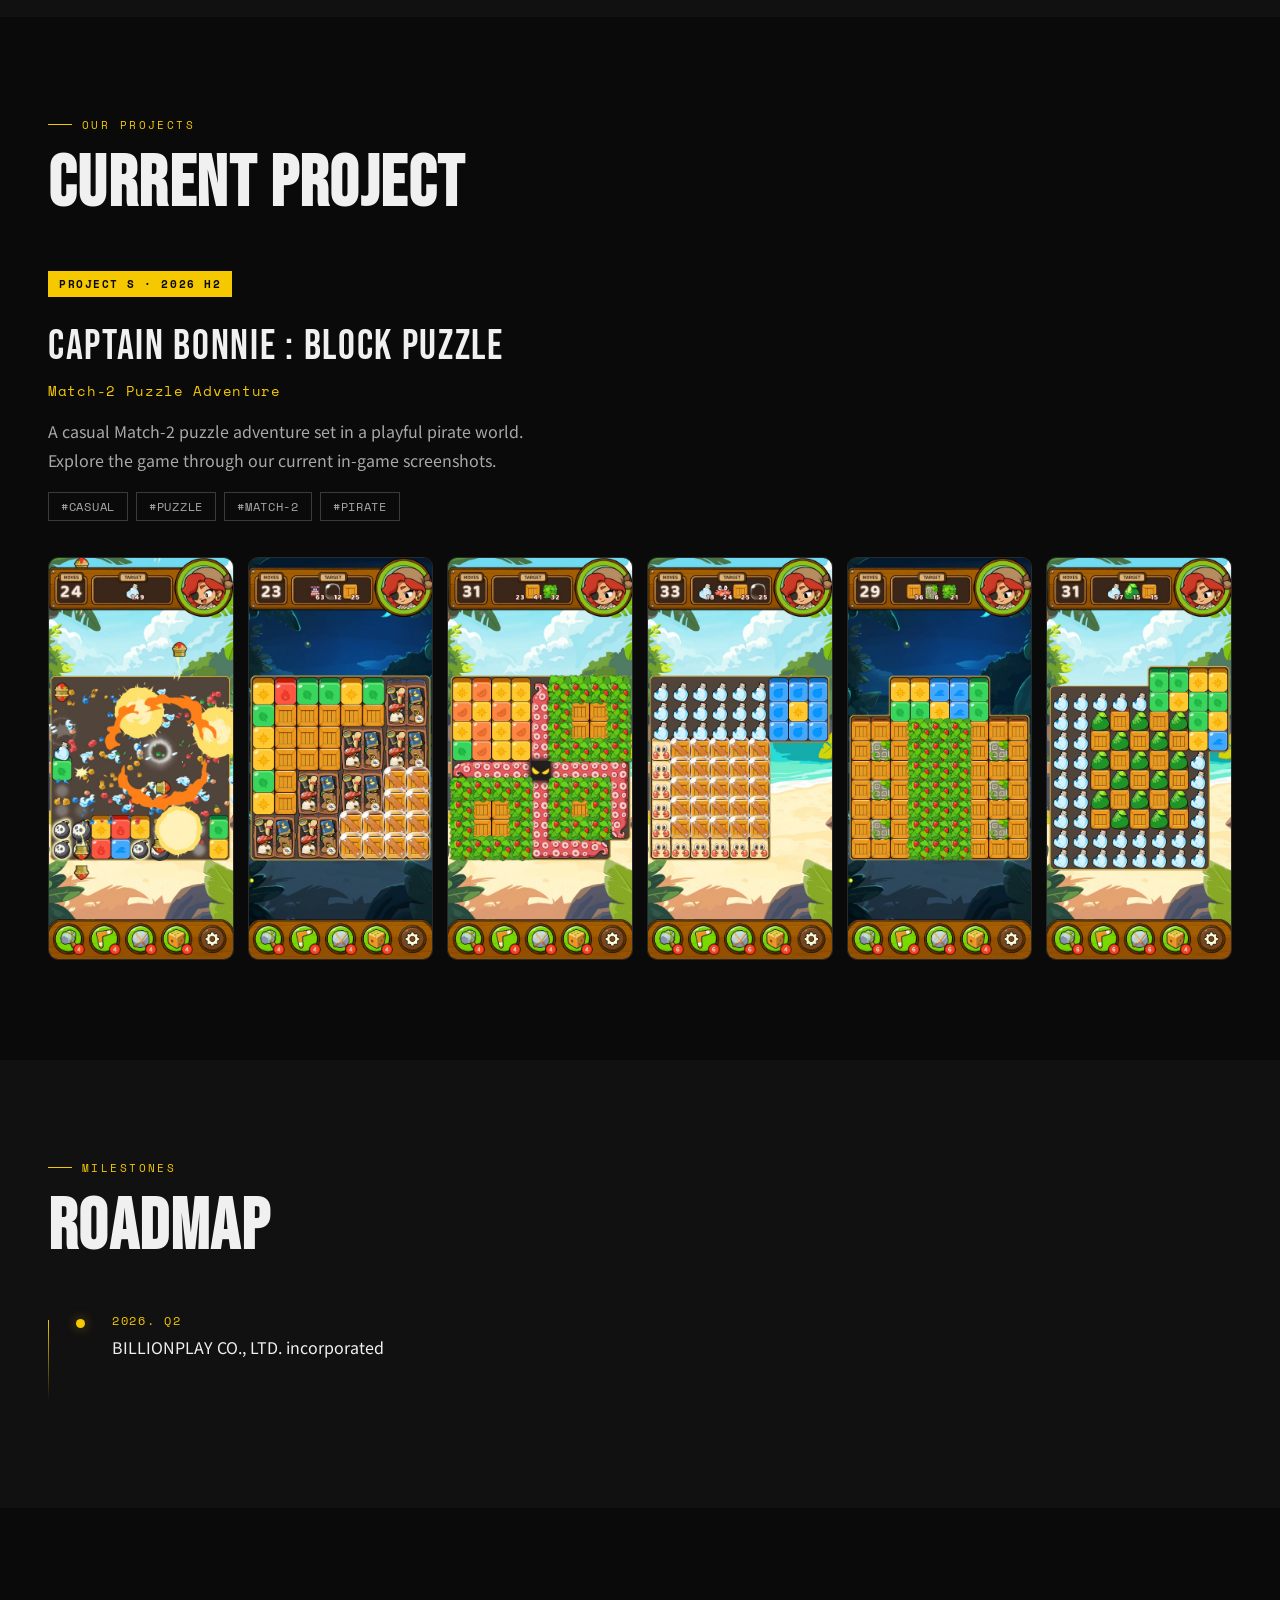
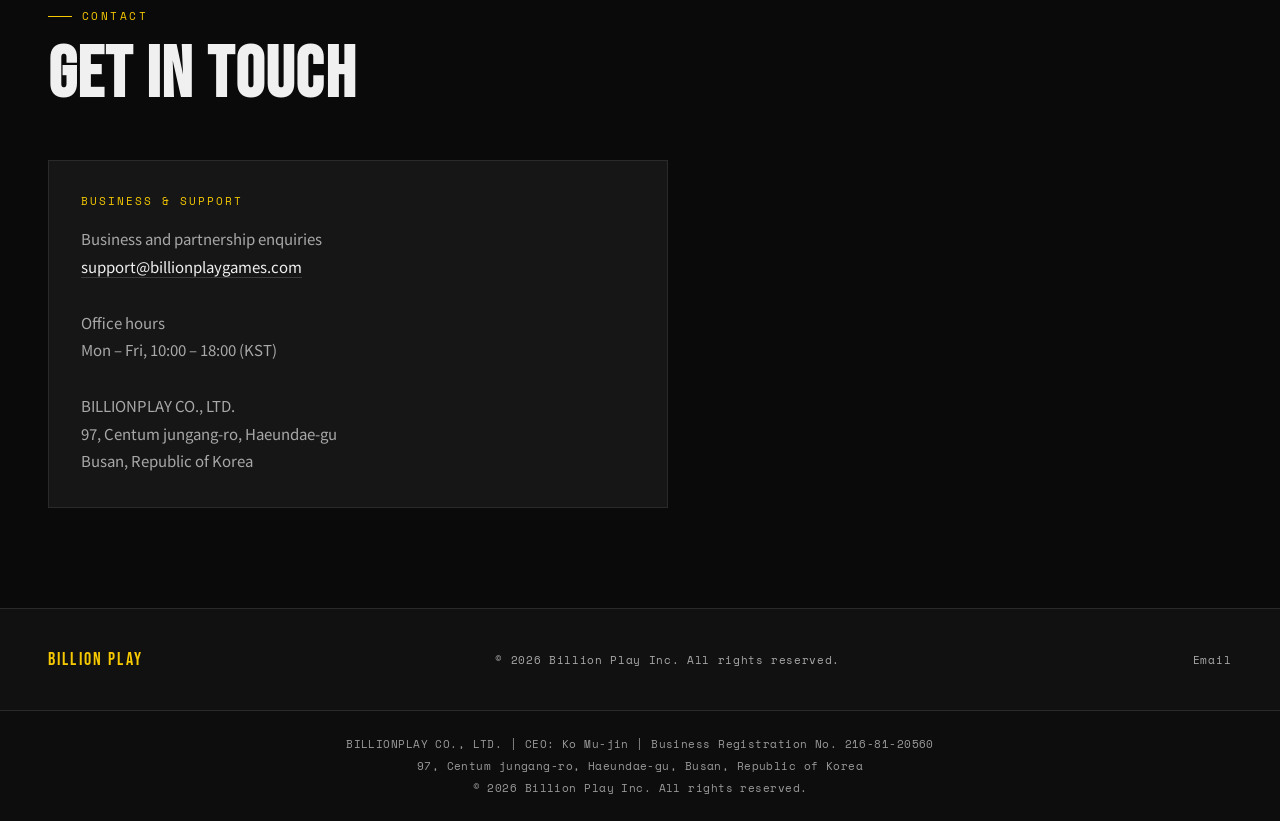
==== commit cc81d958: "Update index.html" ====
--- a/index.html
+++ b/index.html
@@ -115,17 +115,20 @@
     }
 
     .hero-video {
-      position: absolute; inset: 0;
-      width: 100%; height: 100%;
-      object-fit: cover; object-position: 72% center;
+      position: absolute; top: 0; right: 0; bottom: 0; left: auto;
+      width: 82%; height: 100%;
+      object-fit: cover; object-position: center 58%;
+      /* Keep the immersive cover treatment, reducing magnification by 18%. */
+      -webkit-mask-image: linear-gradient(to right, transparent 0%, #000 14%, #000 100%);
+      mask-image: linear-gradient(to right, transparent 0%, #000 14%, #000 100%);
       pointer-events: none;
       opacity: 0;
       transition: opacity 0.4s ease;
     }
     #hero.is-playing .hero-video { opacity: 1; }
-    /* Preserve the original cover's brand graphics as a faint video watermark. */
+    /* Retain the brand cover beneath the softly blended gameplay background. */
     #hero.is-playing .hero-cover {
-      z-index: 1; opacity: 0.06; pointer-events: none;
+      opacity: 0.12; pointer-events: none;
     }
     .hero-overlay {
       position: absolute; inset: 0; z-index: 1;
@@ -637,7 +640,7 @@
       .nav-right { gap: 0; }
       section { padding: 72px 24px; }
       #hero { height: auto; min-height: 560px; padding: 100px 24px 64px; }
-      .hero-video { object-position: 65% center; }
+      .hero-video { top: 0; right: 0; bottom: 0; width: 100%; height: 100%; object-position: center 58%; -webkit-mask-image: none; mask-image: none; }
       .hero-overlay { background: linear-gradient(to right, rgba(0,0,0,0.85), rgba(0,0,0,0.40)), linear-gradient(to top, rgba(0,0,0,0.5), transparent); }
       .hero-sub { font-size: 16px; }
       .gameplay-gallery { grid-template-columns: repeat(2, minmax(0, 1fr)); gap: 10px; }
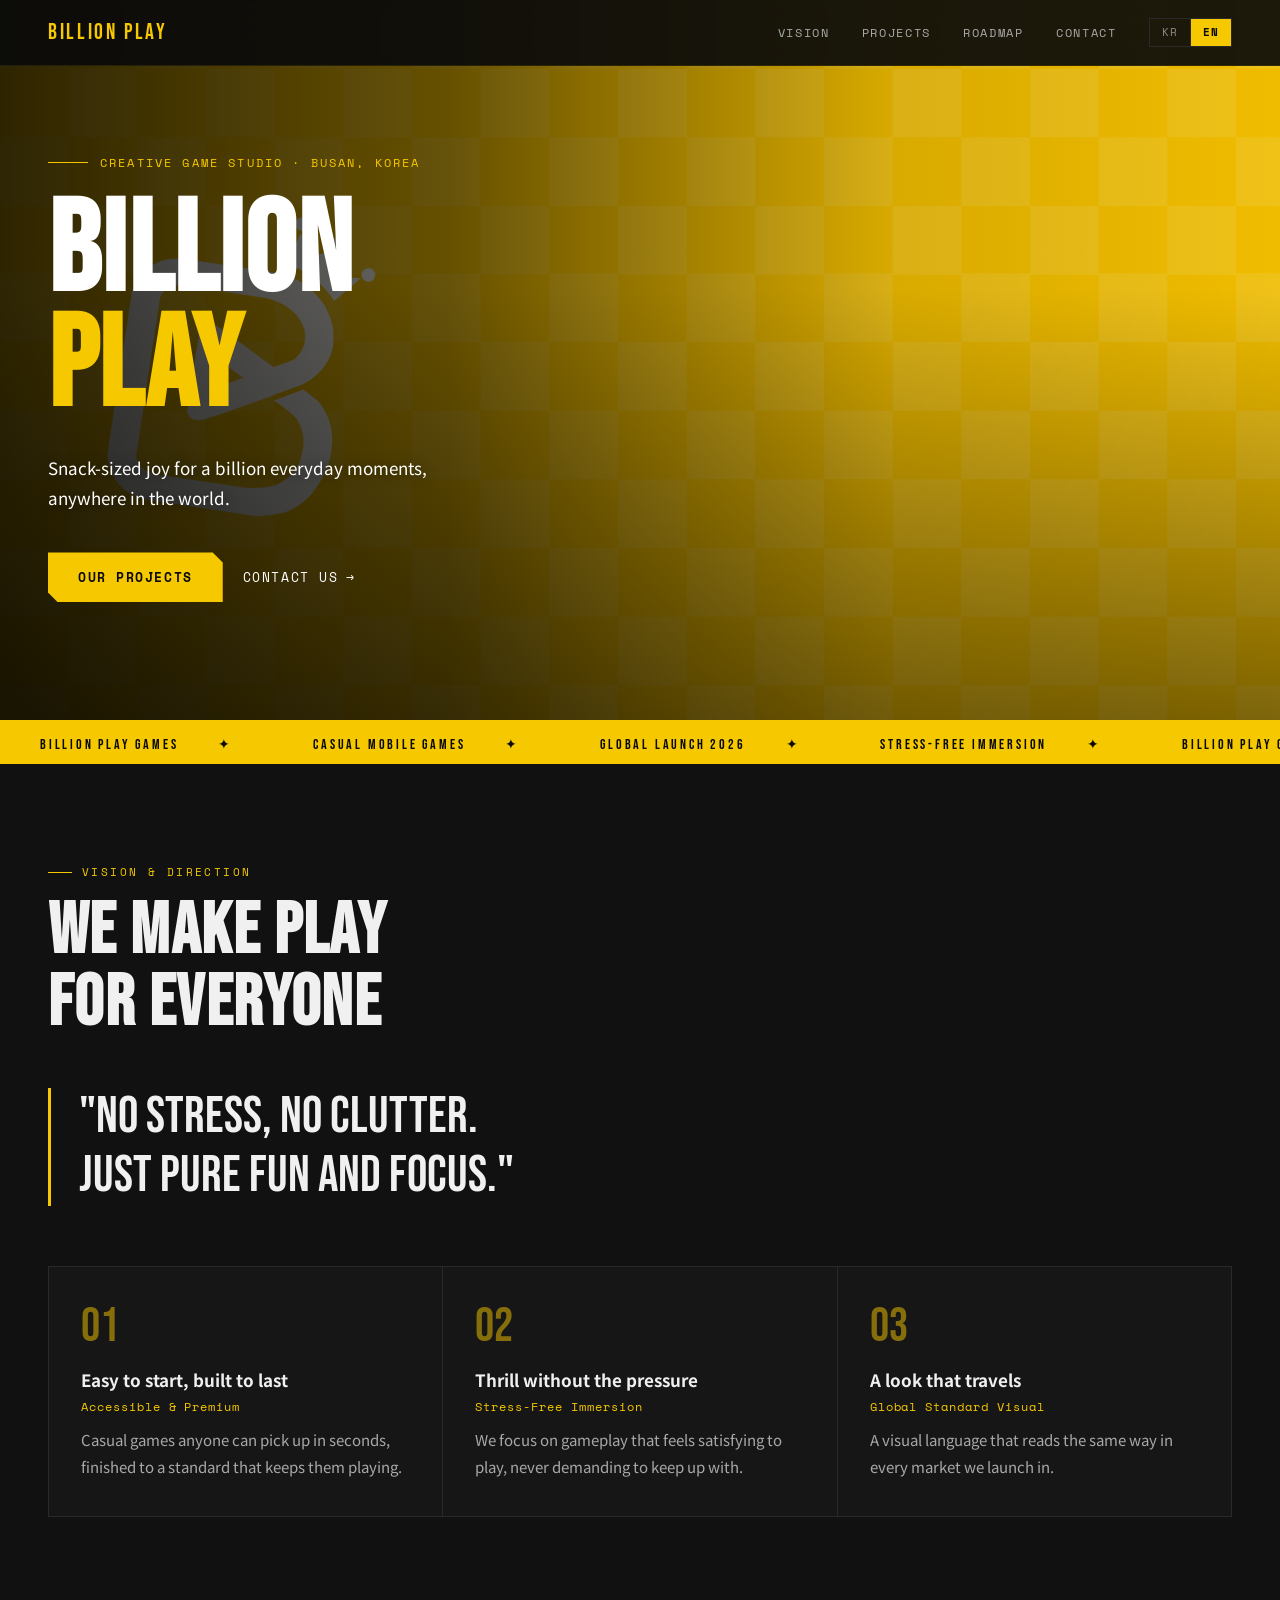
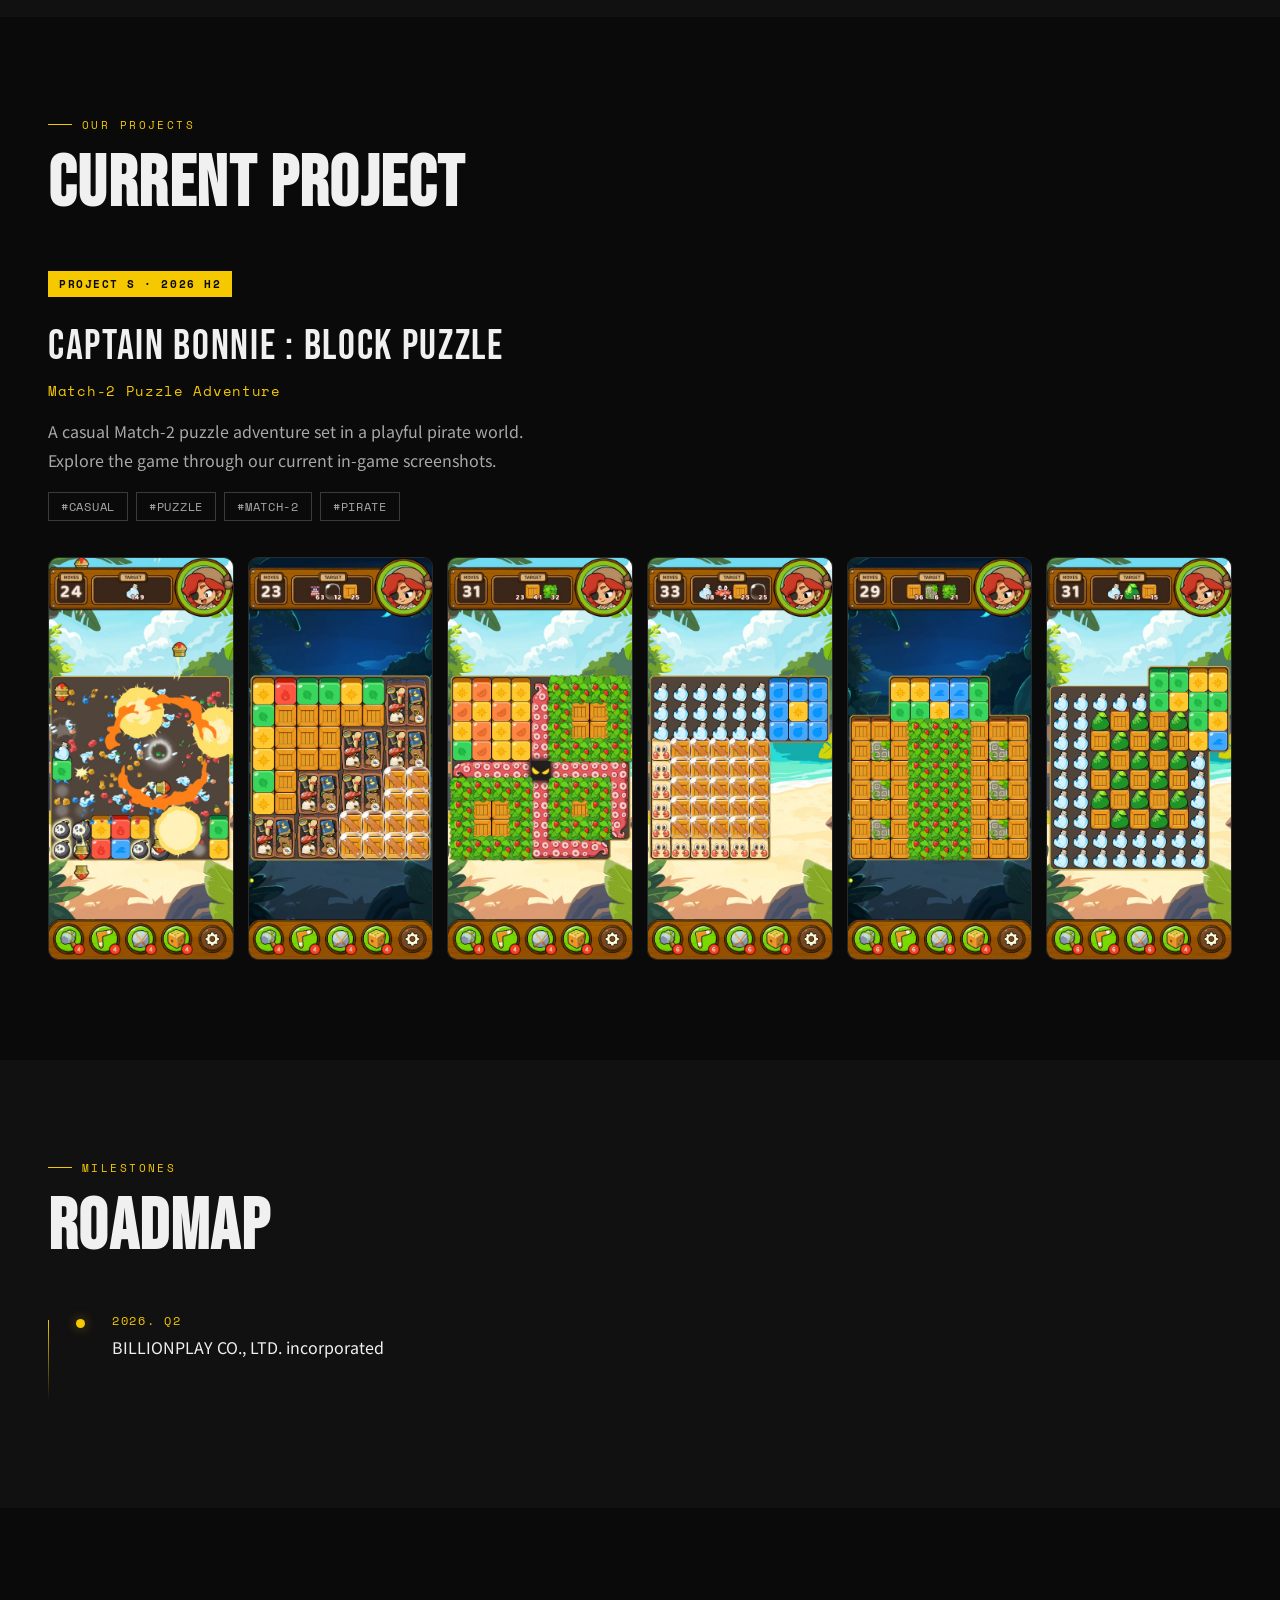
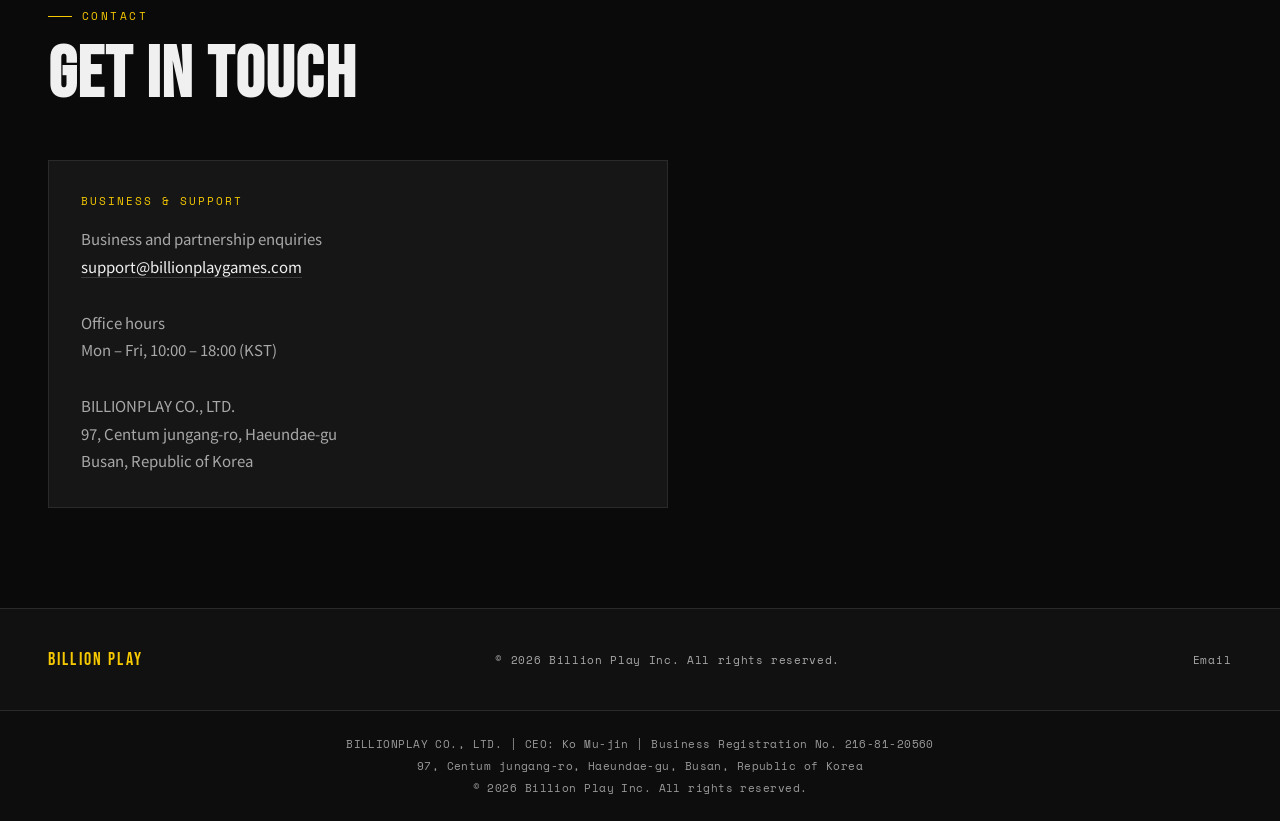
==== commit 8fbd22e7: "Update index.html" ====
--- a/index.html
+++ b/index.html
@@ -115,12 +115,12 @@
     }
 
     .hero-video {
-      position: absolute; top: 0; right: 0; bottom: 0; left: auto;
-      width: 82%; height: 100%;
-      object-fit: cover; object-position: center 58%;
-      /* Keep the immersive cover treatment, reducing magnification by 18%. */
-      -webkit-mask-image: linear-gradient(to right, transparent 0%, #000 14%, #000 100%);
-      mask-image: linear-gradient(to right, transparent 0%, #000 14%, #000 100%);
+      position: absolute; top: 0; right: 10%; bottom: 0; left: auto;
+      width: 62%; height: 100%;
+      object-fit: cover; object-position: center 35%;
+      /* Reduce gameplay magnification by about 25%, keeping its center and showing more of the upper frame. */
+      -webkit-mask-image: linear-gradient(to right, transparent 0%, #000 14%, #000 94%, transparent 100%);
+      mask-image: linear-gradient(to right, transparent 0%, #000 14%, #000 94%, transparent 100%);
       pointer-events: none;
       opacity: 0;
       transition: opacity 0.4s ease;
@@ -640,7 +640,7 @@
       .nav-right { gap: 0; }
       section { padding: 72px 24px; }
       #hero { height: auto; min-height: 560px; padding: 100px 24px 64px; }
-      .hero-video { top: 0; right: 0; bottom: 0; width: 100%; height: 100%; object-position: center 58%; -webkit-mask-image: none; mask-image: none; }
+      .hero-video { top: 0; right: 0; bottom: 0; width: 100%; height: 100%; object-position: center 35%; -webkit-mask-image: none; mask-image: none; }
       .hero-overlay { background: linear-gradient(to right, rgba(0,0,0,0.85), rgba(0,0,0,0.40)), linear-gradient(to top, rgba(0,0,0,0.5), transparent); }
       .hero-sub { font-size: 16px; }
       .gameplay-gallery { grid-template-columns: repeat(2, minmax(0, 1fr)); gap: 10px; }
